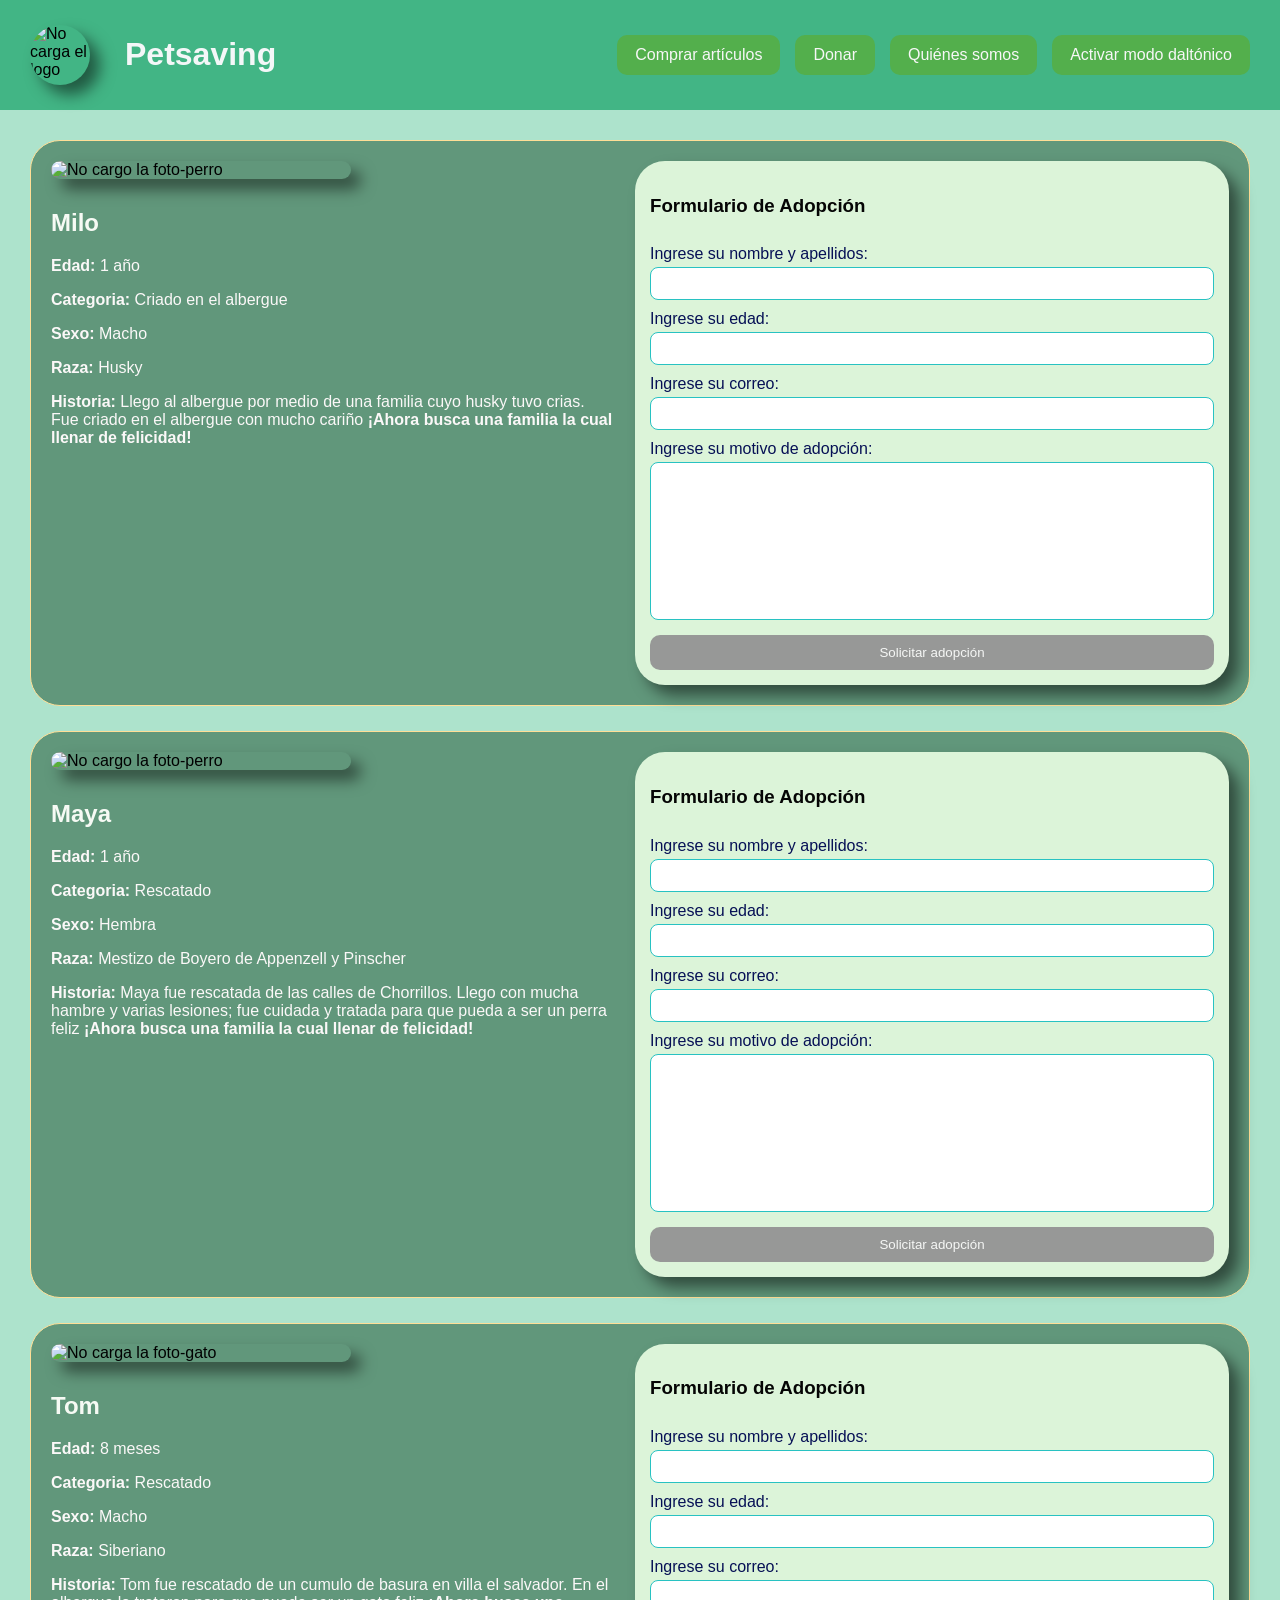
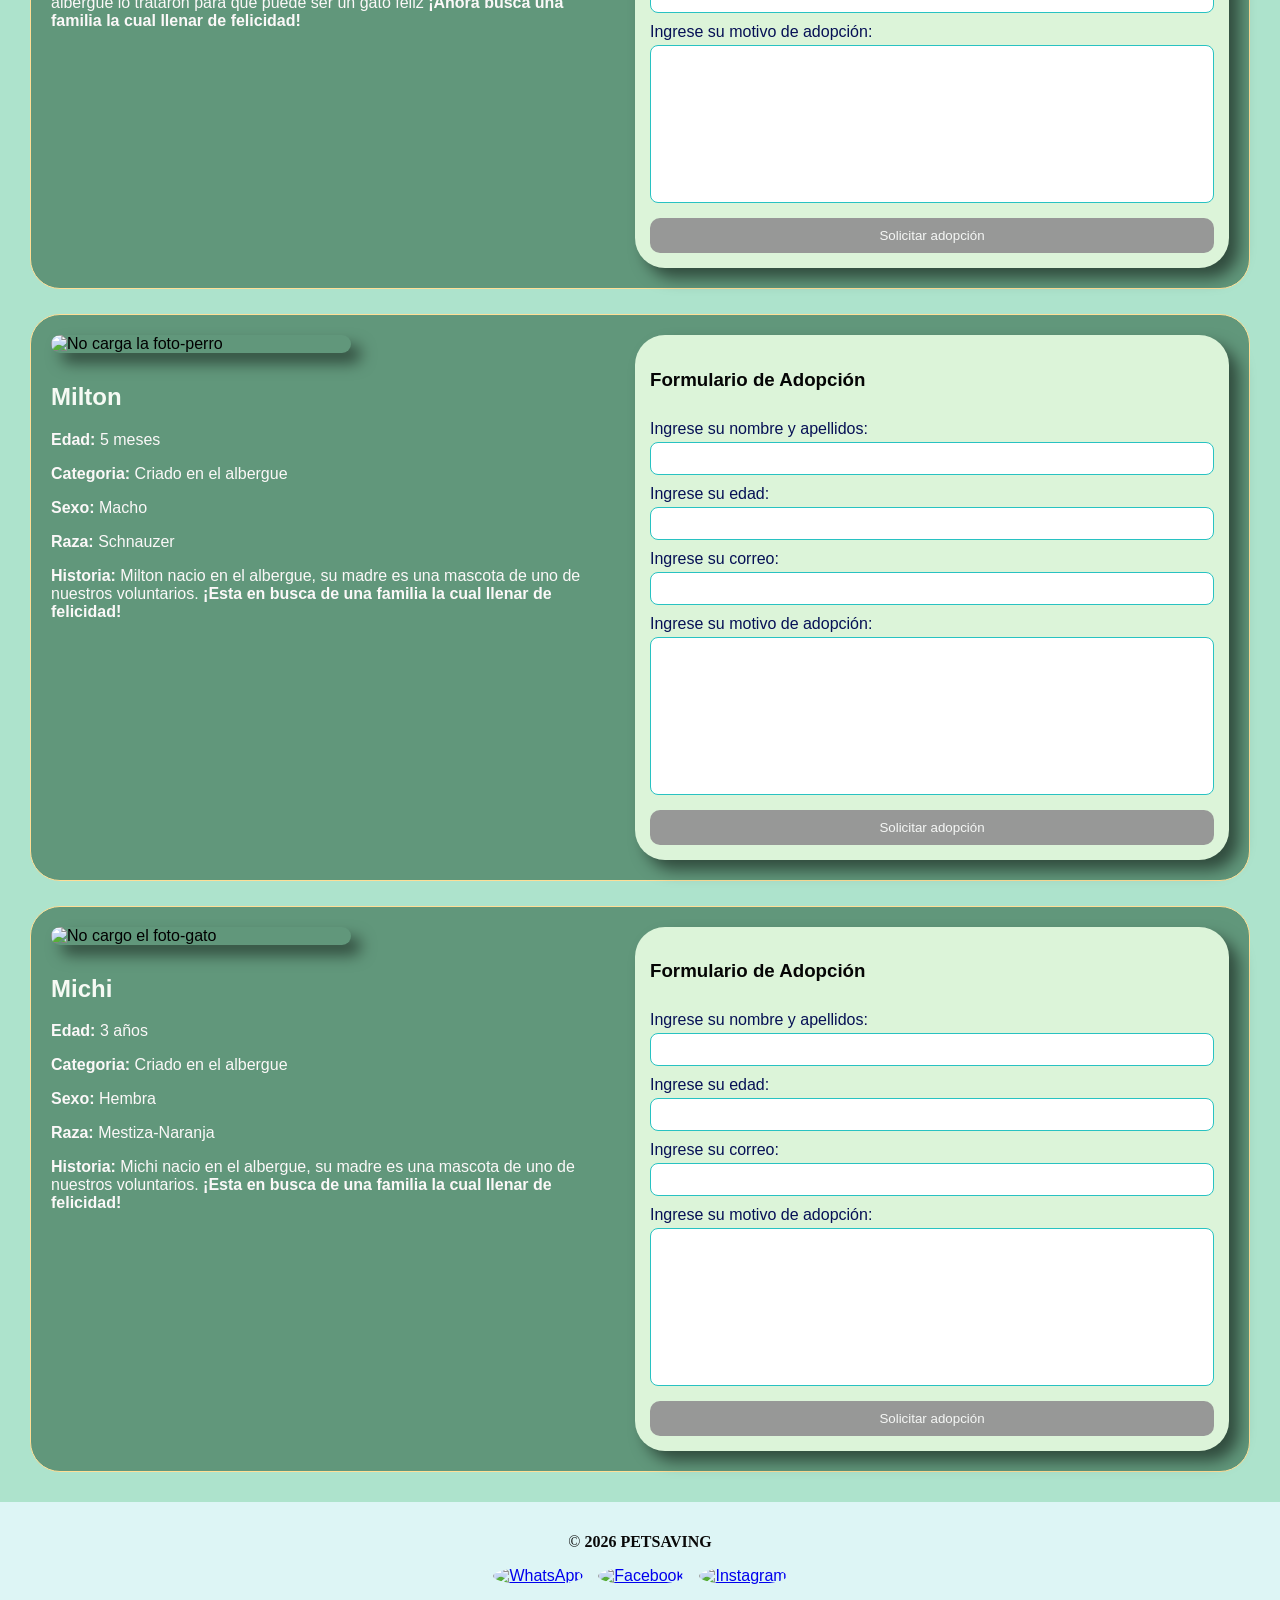
==== index.html @ 322bd862 "adaptacion de resolucion" ====
<!DOCTYPE html>
<html lang="es">
<head>
  <meta charset="UTF-8">
  <meta name="viewport" content="width=device-width, initial-scale=1.0">
  <title>Petsaving</title>
  <link rel="stylesheet" href="style.css">
</head>
<body>

<header class="header">
    <a href="index.html" class="header-link">
      <img src="https://thumbs.dreamstime.com/b/creative-pet-care-logo-featuring-white-silhouettes-dog-cat-looking-upwards-integrated-inside-large-blue-animal-paw-472730419.jpg" alt="No carga el logo" class="logo">
      <h1>Petsaving</h1>
    </a>
    <nav class="header-nav" aria-label="Menú principal">
      <a href="articulos.html" class="btn-accion">Comprar artículos</a>
      <a href="donar.html" class="btn-accion">Donar</a>
      <a href="quienes-somos.html" class="btn-accion">Quiénes somos</a>
      <button type="button" id="boton-daltonismo" class="btn-accion" aria-pressed="false">Activar modo daltónico</button>
    </nav>
</header>
  <main>

    <article class="tarjeta-perro">
      <div class="info-perro">
        <img src="https://encrypted-tbn0.gstatic.com/images?q=tbn:ANd9GcSEfFxXsz0UxovHj6JRAnsiY2zn3iTLqIRUFACf-soeGhDYVtD_P4Cy3mfI&s=10" alt="No cargo la foto-perro" class="foto-perro">
        <div class="descripcion">
          <h1>Milo</h1>
          <p><strong>Edad:</strong> 1 año</p>
          <p><strong>Categoria:</strong> Criado en el albergue</p>
          <p><strong>Sexo:</strong> Macho</p>
          <p><strong>Raza:</strong> Husky</p>
          <p><strong>Historia:</strong> Llego al albergue por medio de una familia cuyo husky tuvo crias. Fue criado en el albergue con mucho cariño <strong>¡Ahora busca una familia la cual llenar de felicidad!</strong>   </p>
        </div>
      </div>
<form class="formulario-adopcion" action="confirmacion.html" method="get">
        <h3>Formulario de Adopción</h3>

        <label for="nombre1">Ingrese su nombre y apellidos:</label>
        <input type="text" id="nombre1" name="nombre" required>

        <label for="edad1">Ingrese su edad:</label>
        <input type="number" id="edad1" name="edad" min="1" max="120" required>

        <label for="correo1">Ingrese su correo:</label>
        <input type="email" id="correo1" name="correo" required>

        <label for="historia1">Ingrese su motivo de adopción:</label>
        <textarea id="historia1" name="historia" required></textarea>


        <button type="submit">Solicitar adopción</button>
      </form>
    </article>

    <article class="tarjeta-perro">
      <div class="info-perro">
        <img src="https://encrypted-tbn0.gstatic.com/images?q=tbn:ANd9GcRojykgeC83W_TvR0mxlB8SqrxN0tflGCj6j8SW2N_pW4foDQUIGiBsD0ZN&s=10" alt="No cargo la foto-perro" class="foto-perro">
        <div class="descripcion">
          <h1>Maya</h1>
          <p><strong>Edad:</strong> 1 año</p>
          <p><strong>Categoria:</strong> Rescatado</p>
          <p><strong>Sexo:</strong> Hembra</p>
          <p><strong>Raza:</strong> Mestizo de Boyero de Appenzell y Pinscher</p>
          <p><strong>Historia:</strong> Maya fue rescatada de las calles de Chorrillos. Llego con mucha hambre y varias lesiones; fue cuidada y tratada para que pueda a ser un perra feliz <strong>¡Ahora busca una familia la cual llenar de felicidad!</strong>   </p>
        </div>
      </div>
<form class="formulario-adopcion" action="confirmacion.html" method="get">
        <h3>Formulario de Adopción</h3>

        <label for="nombre2">Ingrese su nombre y apellidos:</label>
        <input type="text" id="nombre2" name="nombre" required>

        <label for="edad2">Ingrese su edad:</label>
        <input type="number" id="edad2" name="edad" min="1" max="120" required>

        <label for="correo2">Ingrese su correo:</label>
        <input type="email" id="correo2" name="correo" required>

        <label for="historia2">Ingrese su motivo de adopción:</label>
        <textarea id="historia2" name="historia" required></textarea>


        <button type="submit">Solicitar adopción</button>
      </form>
    </article>

    <article class="tarjeta-perro">
      <div class="info-perro">
        <img src="https://blog.doutorpet.com/blog/wp-content/uploads/2017/10/siberiano.jpg" alt="No carga la foto-gato" class="foto-perro">
        <div class="descripcion">
          <h1>Tom</h1>
          <p><strong>Edad:</strong> 8 meses</p>
          <p><strong>Categoria:</strong> Rescatado </p>
          <p><strong>Sexo:</strong> Macho</p>
          <p><strong>Raza:</strong> Siberiano </p>
          <p><strong>Historia:</strong> Tom fue rescatado de un cumulo de basura en villa el salvador. En el albergue lo trataron para que puede ser un gato feliz <strong>¡Ahora busca una familia la cual llenar de felicidad!</strong>   </p>
        </div>
      </div>
<form class="formulario-adopcion" action="confirmacion.html" method="get">
        <h3>Formulario de Adopción</h3>

        <label for="nombre3">Ingrese su nombre y apellidos:</label>
        <input type="text" id="nombre3" name="nombre" required>

        <label for="edad3">Ingrese su edad:</label>
        <input type="number" id="edad3" name="edad" min="1" max="120" required>

        <label for="correo3">Ingrese su correo:</label>
        <input type="email" id="correo3" name="correo" required>

        <label for="historia3">Ingrese su motivo de adopción:</label>
        <textarea id="historia3" name="historia" required></textarea>

        <button type="submit">Solicitar adopción</button>
      </form>
    </article>

    <article class="tarjeta-perro">
      <div class="info-perro">
        <img src="https://encrypted-tbn0.gstatic.com/images?q=tbn:ANd9GcTMO9uPo9UlZbhA83MoXmMGyzZcAzeoqxiT4_65LUnA2OuVCTjf84fNVXI&s=10" alt="No carga la foto-perro" class="foto-perro">
        <div class="descripcion">
          <h1>Milton</h1>
          <p><strong>Edad:</strong> 5 meses</p>
          <p><strong>Categoria:</strong> Criado en el albergue </p>
          <p><strong>Sexo:</strong> Macho</p>
          <p><strong>Raza:</strong> Schnauzer </p>
          <p><strong>Historia:</strong> Milton nacio en el albergue, su madre es una mascota de uno de nuestros voluntarios. <strong>¡Esta en busca de una familia la cual llenar de felicidad!</strong>   </p>
        </div>
      </div>
<form class="formulario-adopcion" action="confirmacion.html" method="get">
        <h3>Formulario de Adopción</h3>

        <label for="nombre4">Ingrese su nombre y apellidos:</label>
        <input type="text" id="nombre4" name="nombre" required>

        <label for="edad4">Ingrese su edad:</label>
        <input type="number" id="edad4" name="edad" min="1" max="120" required>

        <label for="correo4">Ingrese su correo:</label>
        <input type="email" id="correo4" name="correo" required>

        <label for="historia4">Ingrese su motivo de adopción:</label>
        <textarea id="historia4" name="historia" required></textarea>

        <button type="submit">Solicitar adopción</button>
      </form>
    </article>

    <article class="tarjeta-perro">
      <div class="info-perro">
        <img src="https://i.pinimg.com/236x/bc/41/3e/bc413e725a0597e9ba2b1767cdca166b.jpg" alt="No cargo el foto-gato" class="foto-perro">
        <div class="descripcion">
          <h1>Michi</h1>
          <p><strong>Edad:</strong> 3 años </p>
          <p><strong>Categoria:</strong> Criado en el albergue </p>
          <p><strong>Sexo:</strong> Hembra</p>
          <p><strong>Raza:</strong> Mestiza-Naranja </p>
          <p><strong>Historia:</strong> Michi nacio en el albergue, su madre es una mascota de uno de nuestros voluntarios. <strong>¡Esta en busca de una familia la cual llenar de felicidad!</strong>   </p>
        </div>
      </div>
<form class="formulario-adopcion" action="confirmacion.html" method="get">
        <h3>Formulario de Adopción</h3>

        <label for="nombre5">Ingrese su nombre y apellidos:</label>
        <input type="text" id="nombre5" name="nombre" required>

        <label for="edad5">Ingrese su edad:</label>
        <input type="number" id="edad5" name="edad" min="1" max="120" required>

        <label for="correo5">Ingrese su correo:</label>
        <input type="email" id="correo5" name="correo" required>

        <label for="historia5">Ingrese su motivo de adopción:</label>
        <textarea id="historia5" name="historia" required></textarea>


        <button type="submit">Solicitar adopción</button>
      </form>
    </article>


  </main>

<footer>
    <p class="copys">&copy; <strong>2026 PETSAVING</strong></p>
    <div class="redes-sociales">
      <a href="https://w.app/ymnofl" target="_blank">
        <img src="https://w7.pngwing.com/pngs/661/360/png-transparent-whatsapp-icon-logo-whatsapp-logo-text-instant-messaging-whatsapp-logo-png-thumbnail.png" alt="WhatsApp" class="icono-red">
      </a>
      <a href="https://www.facebook.com/" target="_blank">
        <img src="https://cdn.pixabay.com/photo/2021/12/10/16/37/facebook-6860914_1280.png" alt="Facebook" class="icono-red">
      </a>
      <a href="https://www.instagram.com/" target="_blank">
        <img src="https://encrypted-tbn0.gstatic.com/images?q=tbn:ANd9GcTbgV9q523k1LLLFuRnYSXq_1jv1Wl3xVPT9if-sh0lgA&s" alt="Instagram" class="icono-red">
      </a>
    </div>
</footer>

<script src="accesibilidad.js"></script>
</body>
</html>
---- style.css ----
body {
    font-family: Arial, sans-serif;
    margin: 0;
    padding: 0;
    background-color: #ade3cc;

}


.header {
    display: flex;
    align-items: center;
    gap: 35px;
    padding: 15px 30px;
    background-color: #42b585;
}

.logo {
    width: 60px;
    height: 60px;
    border-radius: 50%;
    box-shadow: 10px 10px 15px rgba(0, 0, 0, 0.5);
}

.header h1 {

    color: #f4f7f8;
    font-family: 'Lucida Sans', 'Lucida Sans Regular', 'Lucida Grande', 'Lucida Sans Unicode', Geneva, Verdana, sans-serif
}

/* contenedor principalk*/
main {
    display: flex;
    flex-direction: column;
    gap: 25px;
    padding: 30px;
}

/* tarjeta de laa mascota */
.tarjeta-perro {
    display: flex;
    flex-wrap: wrap;
    justify-content: space-between;
    gap: 20px;
    padding: 20px;
    border-radius: 30px;
    background-color: #61977b;
    border: 1px solid #ffde96;
}

.info-perro {
    display: flex;
    flex-direction: column;
    flex: 1;
    min-width: 250px;

}

.foto-perro {
    width: 100%;
    max-width: 300px;
    border-radius: 30px;
    margin-bottom: 10px;
    box-shadow: 10px 10px 15px rgba(0, 0, 0, 0.5);
}

.descripcion h1 {
    color: #f6faf4;
    font-family: 'Trebuchet MS', 'Lucida Sans Unicode', 'Lucida Grande', 'Lucida Sans', Arial, sans-serif;
}

.descripcion p {
    color: #fbf8f8;
    font-family: 'Trebuchet MS', 'Lucida Sans Unicode', 'Lucida Grande', 'Lucida Sans', Arial, sans-serif;
}


.formulario-adopcion {
    display: flex;
    flex-direction: column;
    flex: 1;
    min-width: 250px;
    padding: 15px;
    border-radius: 30px;
    /* color de fondo */
    background-color: #dcf4d9;
    box-shadow: 10px 10px 15px rgba(0, 0, 0, 0.5);
}

.formulario-adopcion h3 {

    color: #050505;
    font-family: 'Trebuchet MS', 'Lucida Sans Unicode', 'Lucida Grande', 'Lucida Sans', Arial, sans-serif;

}

.formulario-adopcion label {
    margin-top: 10px;
    margin-bottom: 4px;
    color: #061055;
}

.formulario-adopcion input,
.formulario-adopcion textarea {
    padding: 8px;
    border-radius: 8px;
    border: 1px solid #28c2c2;
}

.copys {
    font-family: 'Times New Roman', Times, serif;

}

.formulario-adopcion button {
    margin-top: 15px;
    padding: 10px;
    border: none;
    border-radius: 10px;
    cursor: pointer;
    background-color: #53af4c;
    font-family: 'Gill Sans', 'Gill Sans MT', Calibri, 'Trebuchet MS', sans-serif;
    color: #f7f7f7;
}

footer {
    text-align: center;
    padding: 15px;
    background-color: #ddf5f5fe;
    color: #090909;
}
 


.header-link {
    display: flex;
    align-items: center;
    gap: 35px;
    text-decoration: none;
    color: inherit;
}


.formulario-adopcion button {
    transition: transform 0.2s ease, background-color 0.2s ease;
}

.formulario-adopcion button:hover {
    background-color: #87cf81;
    transform: scale(1.08);
}

.formulario-adopcion button:active {
    background-color: #153a12;
    transform: scale(1.02);
}





.contenedor-confirmacion {
    display: flex;
    justify-content: center;
    padding: 60px 30px;
     display: flex;
  align-items: center;     
  margin: 0;
}

.recuadro-confirmacion {
    display: flex;
    flex-direction: column;
    align-items: center;
    text-align: center;
    padding: 40px;
    border-radius: 30px;
    max-width: 450px;
    background-color: #dcf4d9;
    box-shadow: 10px 10px 15px rgba(0, 0, 0, 0.5);
}

.icono-check {
    width: 120px;
    height: 120px;
    margin-bottom: 20px;
    border-radius: 50%;
    box-shadow: 10px 10px 15px rgba(0, 0, 0, 0.5);

}

.recuadro-confirmacion h2 {
    color: #1f627a;
    font-family: 'Trebuchet MS', 'Lucida Sans Unicode', 'Lucida Grande', 'Lucida Sans', Arial, sans-serif;
}

.recuadro-confirmacion p {
    color: #333333;
    font-family: 'Trebuchet MS', 'Lucida Sans Unicode', 'Lucida Grande', 'Lucida Sans', Arial, sans-serif;
}
 

.header {
    justify-content: space-between;
    flex-wrap: wrap;
}

.header-nav {
    display: flex;
    gap: 15px;
    flex-wrap: wrap;
}





.btn-accion {
    display: inline-block;
    padding: 10px 18px;
    border: none;
    border-radius: 10px;
    cursor: pointer;
    text-decoration: none;
    text-align: center;
    transition: transform 0.2s ease, background-color 0.2s ease;
    font-family: 'Gill Sans', 'Gill Sans MT', Calibri, 'Trebuchet MS', sans-serif;
    background-color: #53af4c;
    color: #f7f7f7;
}

.btn-accion:hover {
    background-color: #87cf81;
    transform: scale(1.08);
}

.btn-accion:active {
    background-color: #153a12;
    transform: scale(1.02);
}

.grid-articulos {
    display: grid;
    grid-template-columns: repeat(3, 1fr);
    gap: 25px;
    padding: 30px;
}

.tarjeta-articulo {
    display: flex;
    flex-direction: column;
    align-items: center;
    text-align: center;
    justify-content: space-between;
    padding: 20px;
    border-radius: 30px;
    aspect-ratio: 1 / 1;
    background-color: #61977b;
    border: 1px solid #ffde96;
}

.foto-articulo {
    width: 100%;
    max-width: 160px;
    height: 160px;
    object-fit: cover;
    border-radius: 20px;
    margin-bottom: 10px;
    box-shadow: 10px 10px 15px rgba(0, 0, 0, 0.5);
}

.info-articulo p {
    margin: 4px 0;
    color: #fbf8f8;
    font-family: 'Trebuchet MS', 'Lucida Sans Unicode', 'Lucida Grande', 'Lucida Sans', Arial, sans-serif;
}

.info-articulo .precio {
    font-size: 1.2em;
    font-weight: bold;
    color: #f6faf4;
}

.contenedor-donar {
    display: flex;
    flex-direction: row;
    flex-wrap: wrap;
    justify-content: center;
    gap: 30px;
    padding: 30px;
}
.caja-donacion {
    display: flex;
    flex-direction: column;
    flex: 1;
    min-width: 280px;
    max-width: 400px;
    padding: 20px;
    border-radius: 30px;
    background-color: #eef4d9;
    box-shadow: 10px 10px 15px rgba(0, 0, 0, 0.5);
}

.caja-donacion h3 {
    color: #050505;
    font-family: 'Trebuchet MS', 'Lucida Sans Unicode', 'Lucida Grande', 'Lucida Sans', Arial, sans-serif;
}

.caja-donacion input[type="number"] {
    padding: 8px;
    border-radius: 8px;
    border: 1px solid #28c2c2;
    margin-bottom: 15px;
}

.metodo-pago {
    display: flex;
    align-items: center;
    gap: 10px;
    margin-bottom: 10px;
}

.metodo-pago label {
    color: #061055;
}

.metodo-pago img {
    width: 40px;
    height: 40px;
    object-fit: contain;
}

.caja-derecha-donar {
    display: flex;
    flex-direction: column;
    flex: 1;
    min-width: 280px;
    max-width: 400px;
}

.foto-donacion {
    width: 100%;
    border-radius: 20px;
    margin-bottom: 15px;
    box-shadow: 10px 10px 15px rgba(0, 0, 0, 0.5);
}

.caja-info-uso {
    padding: 20px;
    border-radius: 20px;
    background-color: #eef4d9;
    box-shadow: 10px 10px 15px rgba(0, 0, 0, 0.5);
}

.tarjeta-quienes-somos {
    display: flex;
    flex-wrap: wrap;
    gap: 20px;
    padding: 20px;
    margin: 30px;
    border-radius: 30px;
    background-color: #61977b;
    border: 1px solid #ffde96;
}

.foto-quienes-somos {
    flex: 1;
    min-width: 280px;
    max-width: 450px;
    width: 100%;
    border-radius: 30px;
    box-shadow: 10px 10px 15px rgba(0, 0, 0, 0.5);
}

.info-quienes-somos {
    flex: 1;
    min-width: 280px;
    display: flex;
    flex-direction: column;
    justify-content: center;
}

.info-quienes-somos h2,
.info-quienes-somos p {
    color: #f6faf4;
    font-family: 'Trebuchet MS', 'Lucida Sans Unicode', 'Lucida Grande', 'Lucida Sans', Arial, sans-serif;
}

.redes-sociales {
    margin-top: 10px;
    display: flex;
    justify-content: center;
    gap: 15px;
    
}

.icono-red {
    width: 30px;
    height: 30px;
    border-radius: 50%;
}



body.modo-daltonico {
    background-color: #ffffff;
    color: #111111;
}


body.modo-daltonico .header {
    background-color: #003b5c;
}

body.modo-daltonico .header h1 {
    color: #ffffff;
}


body.modo-daltonico .btn-accion {
    background-color: #ffcc00;
    color: #111111;
    border: 2px solid #111111;
    font-weight: bold;
}

body.modo-daltonico .btn-accion:hover {
    background-color: #ffffff;
    color: #003b5c;
}


body.modo-daltonico .tarjeta-perro,
body.modo-daltonico .tarjeta-articulo,
body.modo-daltonico .tarjeta-quienes-somos {
    background-color: #003b5c;
    border: 3px solid #ffcc00;
}

body.modo-daltonico .descripcion h1,
body.modo-daltonico .descripcion p,
body.modo-daltonico .info-articulo p,
body.modo-daltonico .info-quienes-somos h2,
body.modo-daltonico .info-quienes-somos p {
    color: #ffffff;
}


body.modo-daltonico .formulario-adopcion,
body.modo-daltonico .caja-donacion,
body.modo-daltonico .caja-info-uso,
body.modo-daltonico .recuadro-confirmacion {
    background-color: #ffffff;
    color: #111111;
    border: 2px solid #003b5c;
}

body.modo-daltonico .formulario-adopcion h3,
body.modo-daltonico .caja-donacion h3,
body.modo-daltonico .formulario-adopcion label,
body.modo-daltonico .metodo-pago label,
body.modo-daltonico .recuadro-confirmacion h2,
body.modo-daltonico .recuadro-confirmacion p {
    color: #111111;
}

body.modo-daltonico .formulario-adopcion input,
body.modo-daltonico .formulario-adopcion textarea,
body.modo-daltonico .caja-donacion input {
    background-color: #ffffff;
    color: #111111;
    border: 2px solid #003b5c;
}


body.modo-daltonico .formulario-adopcion button {
    background-color: #ffcc00;
    color: #111111;
    border: 2px solid #111111;
}


body.modo-daltonico footer {
    background-color: #003b5c;
    color: #ffffff;
}

body.modo-daltonico footer p {
    color: #ffffff;
}

body.modo-daltonico a:focus-visible,
body.modo-daltonico button:focus-visible,
body.modo-daltonico input:focus-visible,
body.modo-daltonico textarea:focus-visible {
    outline: 3px solid #ff8c00;
    outline-offset: 3px;
}

/*Nuevos cambios de diego para la pantaalla */

.header {
    gap: 15px 35px;
}

.header-nav {
    margin-left: auto;
    justify-content: flex-end;
}

.header-nav .btn-accion {
    display: flex;
    align-items: center;
    justify-content: center;
}

.btn-accion {
    font-size: 1rem;
    line-height: 1.2;
}


.formulario-adopcion textarea {
    flex: 1 1 0;           
    min-height: 140px;     
    resize: none;          
    overflow-y: auto;      
}




.formulario-adopcion:invalid button[type="submit"],
.caja-donacion:invalid button[type="submit"],
.form-compra:invalid button[type="submit"] {
    opacity: 0.95;
    filter: grayscale(7);
    pointer-events: none;  
}


.form-compra {
    display: flex;
    flex-direction: column;
    align-items: center;
    gap: 10px;
}

.cantidad {
    display: flex;
    align-items: center;
    gap: 8px;
}

.cantidad label {
    color: #fbf8f8;
    font-family: 'Trebuchet MS', 'Lucida Sans Unicode', 'Lucida Grande', 'Lucida Sans', Arial, sans-serif;
}

.cantidad input {
    width: 70px;
    padding: 6px;
    border-radius: 8px;
    border: 1px solid #28c2c2;
    text-align: center;
}


.recuadro-confirmacion .btn-accion {
    margin-top: 15px;
}


body.modo-daltonico .cantidad label {
    color: #ffffff;
}

body.modo-daltonico .cantidad input {
    background-color: #ffffff;
    color: #111111;
    border: 2px solid #ffcc00;
}




@media (max-width: 1100px) {
    .grid-articulos {
        grid-template-columns: repeat(2, 1fr);
    }

    .tarjeta-articulo {
        aspect-ratio: auto;
        gap: 12px;
    }
}


@media (max-width: 700px) {
    main {
        padding: 15px;
    }


    .header {
        flex-direction: column;
        align-items: center;
        padding: 15px;
    }

    .header-nav {
        margin-left: 0;
        width: 100%;
        display: grid;
        grid-template-columns: 1fr 1fr;
        gap: 10px;
    }

    .header-nav .btn-accion {
        padding: 10px 8px;
        font-size: 0.9rem;
    }

   
    .tarjeta-perro {
        padding: 15px;
        border-radius: 25px;
    }

    .info-perro,
    .formulario-adopcion,
    .caja-donacion,
    .caja-derecha-donar,
    .foto-quienes-somos,
    .info-quienes-somos {
        box-sizing: border-box;
        flex: 1 1 100%;
        min-width: 0;
        max-width: 100%;
    }


    .grid-articulos {
        grid-template-columns: 1fr;
        padding: 15px;
    }


    .contenedor-donar {
        padding: 15px;
    }


    .tarjeta-quienes-somos {
        margin: 0;
        padding: 15px;
    }


    .contenedor-confirmacion {
        padding: 30px 15px;
    }

    .recuadro-confirmacion {
        padding: 25px;
    }
}
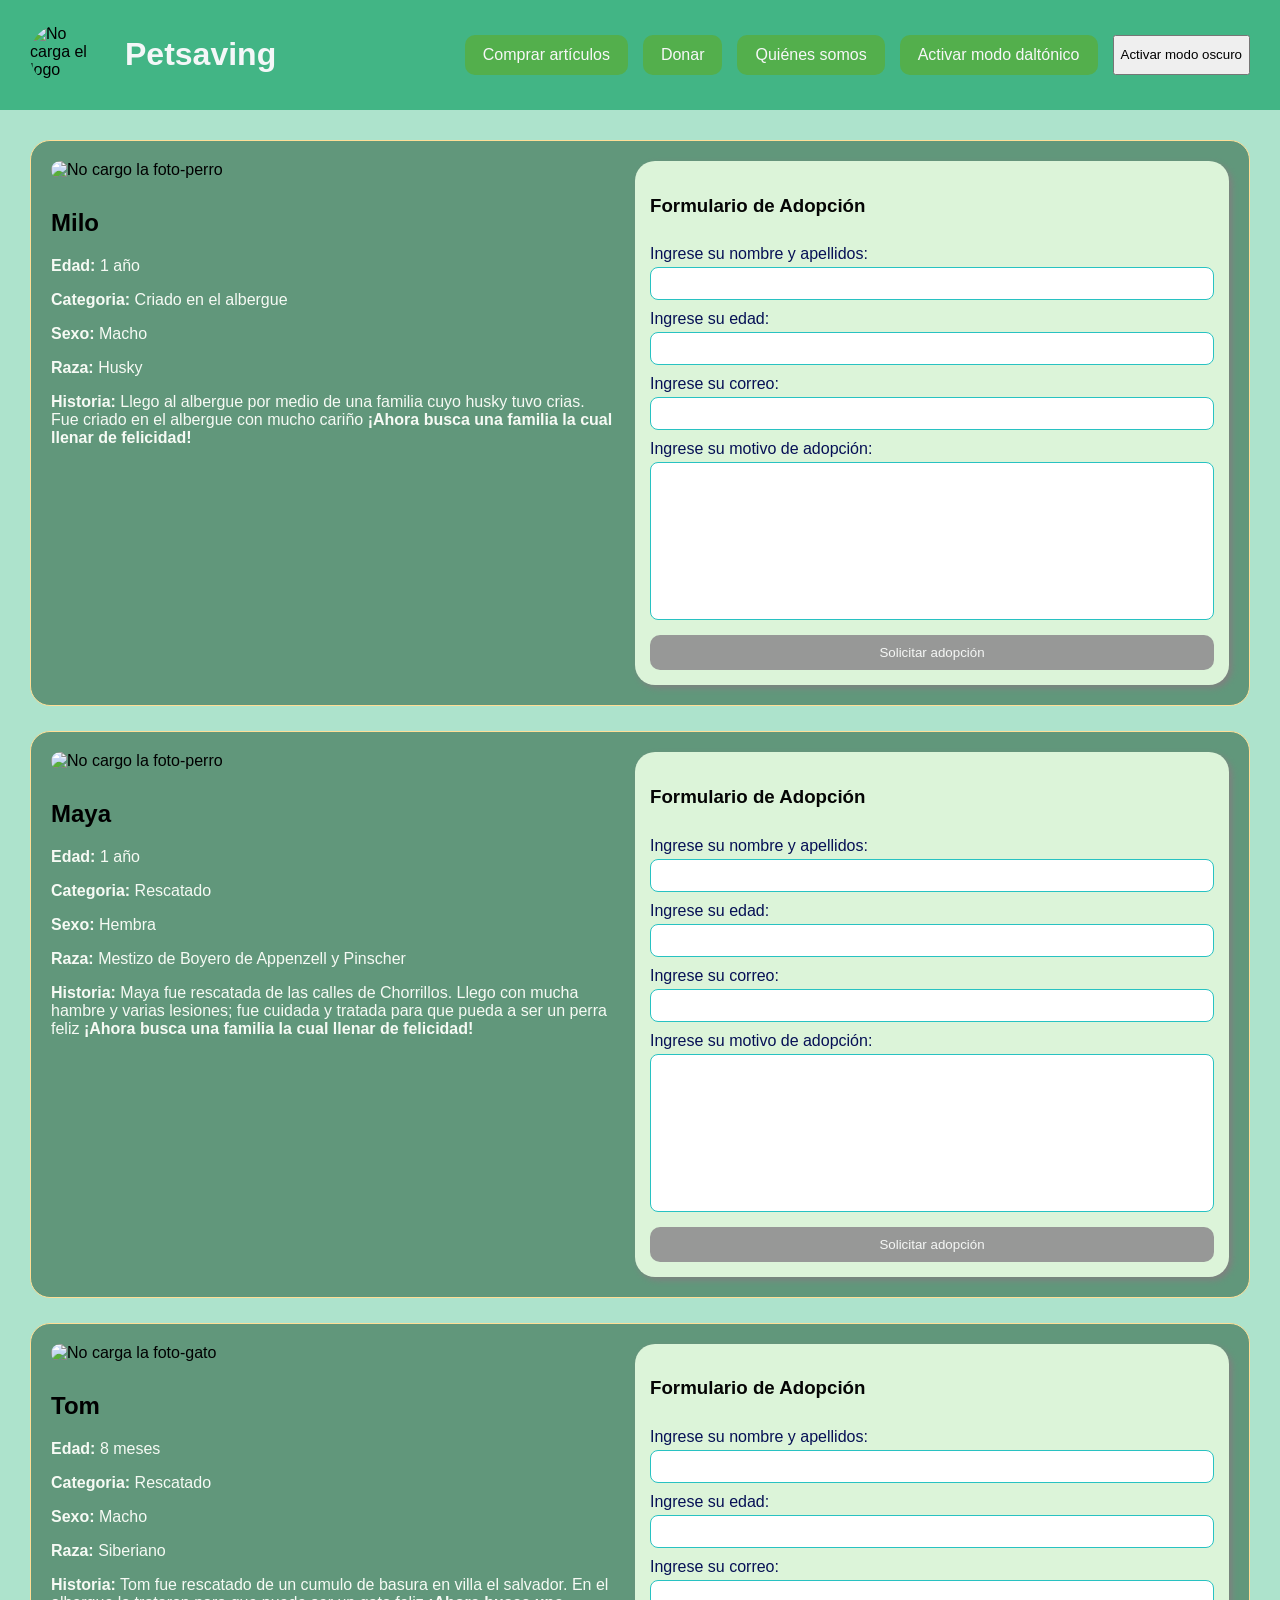
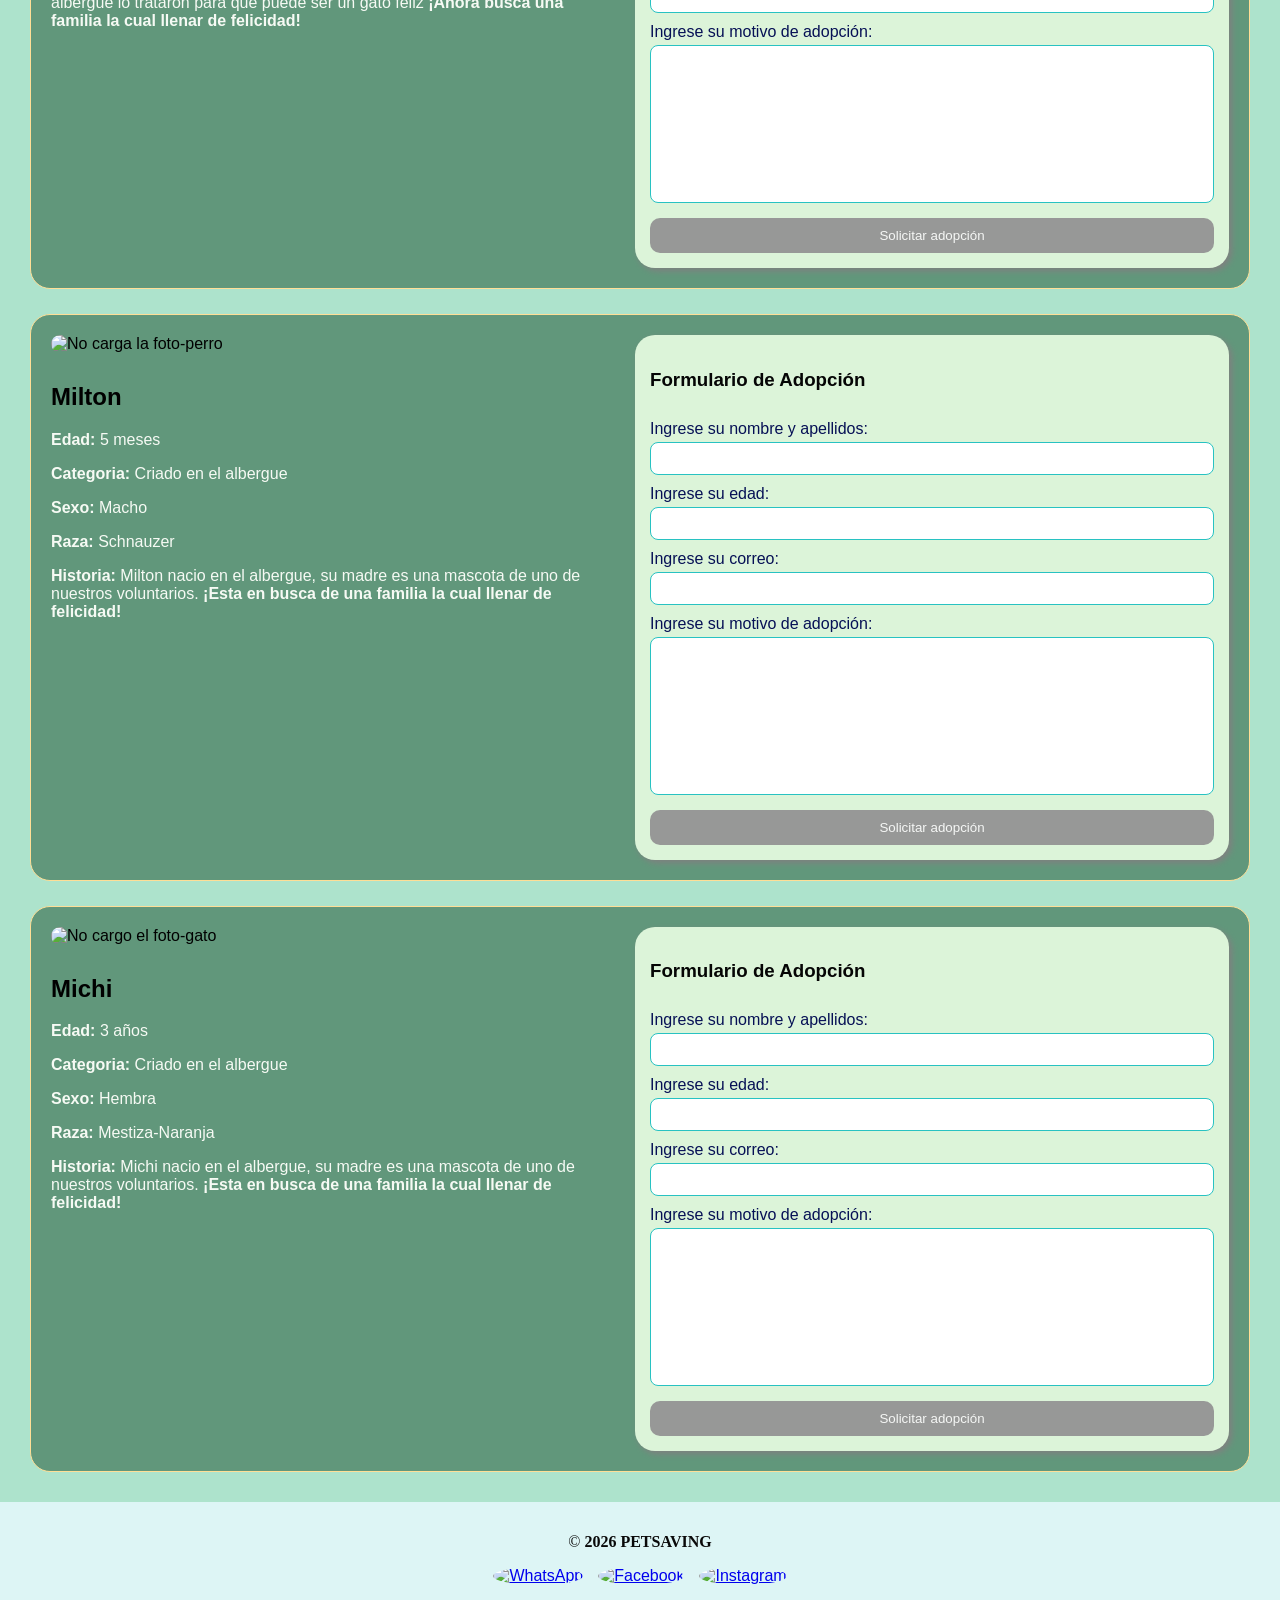
==== commit e60b6839: "Agregada la funcionalidad de modo oscuro" ====
--- a/index.html
+++ b/index.html
@@ -18,6 +18,7 @@
       <a href="donar.html" class="btn-accion">Donar</a>
       <a href="quienes-somos.html" class="btn-accion">Quiénes somos</a>
       <button type="button" id="boton-daltonismo" class="btn-accion" aria-pressed="false">Activar modo daltónico</button>
+      <button id="boton-modo-oscuro">Activar modo oscuro</button>
     </nav>
 </header>
   <main>
--- a/style.css
+++ b/style.css
@@ -1,49 +1,77 @@
 body {
-    font-family: Arial, sans-serif;
+    font-family: Arial, sans-serif; 
     margin: 0;
     padding: 0;
     background-color: #ade3cc;
-
-}
-
+}
+
+main {
+    display: flex;
+    flex-direction: column;
+    gap: 25px;
+    padding: 30px;
+}
 
 .header {
     display: flex;
     align-items: center;
+    justify-content: space-between;
+    flex-wrap: wrap;
     gap: 35px;
     padding: 15px 30px;
     background-color: #42b585;
+}
+
+.header-link {
+    display: flex;
+    align-items: center;
+    gap: 35px;
+    text-decoration: none;
+    color: inherit;
+}
+
+.header h1 {
+    color: #f4f7f8;
 }
 
 .logo {
     width: 60px;
     height: 60px;
     border-radius: 50%;
-    box-shadow: 10px 10px 15px rgba(0, 0, 0, 0.5);
-}
-
-.header h1 {
-
-    color: #f4f7f8;
-    font-family: 'Lucida Sans', 'Lucida Sans Regular', 'Lucida Grande', 'Lucida Sans Unicode', Geneva, Verdana, sans-serif
-}
-
-/* contenedor principalk*/
-main {
-    display: flex;
-    flex-direction: column;
-    gap: 25px;
-    padding: 30px;
-}
-
-/* tarjeta de laa mascota */
+}
+
+.header-nav {
+    display: flex;
+    gap: 15px;
+    flex-wrap: wrap;
+}
+
+.btn-accion,
+.formulario-adopcion button {
+    display: inline-block;
+    padding: 10px 18px;
+    border: none;
+    border-radius: 10px;
+    background-color: #53af4c;
+    color: #f7f7f7;
+    text-decoration: none;
+    cursor: pointer;
+    transition: background 0.5s ease-in-out, transform 0.3s;
+}
+
+.btn-accion:hover,
+.formulario-adopcion button:hover {
+    background-color: #87cf81;
+    transform: translateY(-5px);
+}
+
 .tarjeta-perro {
     display: flex;
     flex-wrap: wrap;
     justify-content: space-between;
     gap: 20px;
     padding: 20px;
-    border-radius: 30px;
+    border-radius: 20px;
     background-color: #61977b;
     border: 1px solid #ffde96;
 }
@@ -53,27 +81,19 @@
     flex-direction: column;
     flex: 1;
     min-width: 250px;
-
 }
 
 .foto-perro {
     width: 100%;
     max-width: 300px;
-    border-radius: 30px;
+    border-radius: 20px;
     margin-bottom: 10px;
-    box-shadow: 10px 10px 15px rgba(0, 0, 0, 0.5);
-}
-
-.descripcion h1 {
+}
+
+.descripcion h2,
+.descripcion p {
     color: #f6faf4;
-    font-family: 'Trebuchet MS', 'Lucida Sans Unicode', 'Lucida Grande', 'Lucida Sans', Arial, sans-serif;
-}
-
-.descripcion p {
-    color: #fbf8f8;
-    font-family: 'Trebuchet MS', 'Lucida Sans Unicode', 'Lucida Grande', 'Lucida Sans', Arial, sans-serif;
-}
-
+}
 
 .formulario-adopcion {
     display: flex;
@@ -81,17 +101,13 @@
     flex: 1;
     min-width: 250px;
     padding: 15px;
-    border-radius: 30px;
-    /* color de fondo */
+    border-radius: 20px;
     background-color: #dcf4d9;
-    box-shadow: 10px 10px 15px rgba(0, 0, 0, 0.5);
+    box-shadow: 3px 3px 6px gray;
 }
 
 .formulario-adopcion h3 {
-
     color: #050505;
-    font-family: 'Trebuchet MS', 'Lucida Sans Unicode', 'Lucida Grande', 'Lucida Sans', Arial, sans-serif;
-
 }
 
 .formulario-adopcion label {
@@ -107,143 +123,13 @@
     border: 1px solid #28c2c2;
 }
 
-.copys {
-    font-family: 'Times New Roman', Times, serif;
-
-}
-
 .formulario-adopcion button {
     margin-top: 15px;
-    padding: 10px;
-    border: none;
-    border-radius: 10px;
-    cursor: pointer;
-    background-color: #53af4c;
-    font-family: 'Gill Sans', 'Gill Sans MT', Calibri, 'Trebuchet MS', sans-serif;
-    color: #f7f7f7;
-}
-
-footer {
-    text-align: center;
-    padding: 15px;
-    background-color: #ddf5f5fe;
-    color: #090909;
-}
- 
-
-
-.header-link {
-    display: flex;
-    align-items: center;
-    gap: 35px;
-    text-decoration: none;
-    color: inherit;
-}
-
-
-.formulario-adopcion button {
-    transition: transform 0.2s ease, background-color 0.2s ease;
-}
-
-.formulario-adopcion button:hover {
-    background-color: #87cf81;
-    transform: scale(1.08);
-}
-
-.formulario-adopcion button:active {
-    background-color: #153a12;
-    transform: scale(1.02);
-}
-
-
-
-
-
-.contenedor-confirmacion {
-    display: flex;
-    justify-content: center;
-    padding: 60px 30px;
-     display: flex;
-  align-items: center;     
-  margin: 0;
-}
-
-.recuadro-confirmacion {
-    display: flex;
-    flex-direction: column;
-    align-items: center;
-    text-align: center;
-    padding: 40px;
-    border-radius: 30px;
-    max-width: 450px;
-    background-color: #dcf4d9;
-    box-shadow: 10px 10px 15px rgba(0, 0, 0, 0.5);
-}
-
-.icono-check {
-    width: 120px;
-    height: 120px;
-    margin-bottom: 20px;
-    border-radius: 50%;
-    box-shadow: 10px 10px 15px rgba(0, 0, 0, 0.5);
-
-}
-
-.recuadro-confirmacion h2 {
-    color: #1f627a;
-    font-family: 'Trebuchet MS', 'Lucida Sans Unicode', 'Lucida Grande', 'Lucida Sans', Arial, sans-serif;
-}
-
-.recuadro-confirmacion p {
-    color: #333333;
-    font-family: 'Trebuchet MS', 'Lucida Sans Unicode', 'Lucida Grande', 'Lucida Sans', Arial, sans-serif;
-}
- 
-
-.header {
-    justify-content: space-between;
+}
+
+.grid-articulos {
+    flex-direction: row; 
     flex-wrap: wrap;
-}
-
-.header-nav {
-    display: flex;
-    gap: 15px;
-    flex-wrap: wrap;
-}
-
-
-
-
-
-.btn-accion {
-    display: inline-block;
-    padding: 10px 18px;
-    border: none;
-    border-radius: 10px;
-    cursor: pointer;
-    text-decoration: none;
-    text-align: center;
-    transition: transform 0.2s ease, background-color 0.2s ease;
-    font-family: 'Gill Sans', 'Gill Sans MT', Calibri, 'Trebuchet MS', sans-serif;
-    background-color: #53af4c;
-    color: #f7f7f7;
-}
-
-.btn-accion:hover {
-    background-color: #87cf81;
-    transform: scale(1.08);
-}
-
-.btn-accion:active {
-    background-color: #153a12;
-    transform: scale(1.02);
-}
-
-.grid-articulos {
-    display: grid;
-    grid-template-columns: repeat(3, 1fr);
-    gap: 25px;
-    padding: 30px;
 }
 
 .tarjeta-articulo {
@@ -252,43 +138,36 @@
     align-items: center;
     text-align: center;
     justify-content: space-between;
+    width: 28%;
     padding: 20px;
-    border-radius: 30px;
-    aspect-ratio: 1 / 1;
+    border-radius: 20px;
     background-color: #61977b;
     border: 1px solid #ffde96;
 }
 
 .foto-articulo {
-    width: 100%;
-    max-width: 160px;
+    width: 160px;
     height: 160px;
-    object-fit: cover;
-    border-radius: 20px;
+    border-radius: 15px;
     margin-bottom: 10px;
-    box-shadow: 10px 10px 15px rgba(0, 0, 0, 0.5);
 }
 
 .info-articulo p {
     margin: 4px 0;
     color: #fbf8f8;
-    font-family: 'Trebuchet MS', 'Lucida Sans Unicode', 'Lucida Grande', 'Lucida Sans', Arial, sans-serif;
 }
 
 .info-articulo .precio {
     font-size: 1.2em;
     font-weight: bold;
-    color: #f6faf4;
 }
 
 .contenedor-donar {
-    display: flex;
     flex-direction: row;
     flex-wrap: wrap;
     justify-content: center;
-    gap: 30px;
-    padding: 30px;
-}
+}
+
 .caja-donacion {
     display: flex;
     flex-direction: column;
@@ -296,14 +175,13 @@
     min-width: 280px;
     max-width: 400px;
     padding: 20px;
-    border-radius: 30px;
+    border-radius: 20px;
     background-color: #eef4d9;
-    box-shadow: 10px 10px 15px rgba(0, 0, 0, 0.5);
+    box-shadow: 3px 3px 6px gray;
 }
 
 .caja-donacion h3 {
     color: #050505;
-    font-family: 'Trebuchet MS', 'Lucida Sans Unicode', 'Lucida Grande', 'Lucida Sans', Arial, sans-serif;
 }
 
 .caja-donacion input[type="number"] {
@@ -327,7 +205,6 @@
 .metodo-pago img {
     width: 40px;
     height: 40px;
-    object-fit: contain;
 }
 
 .caja-derecha-donar {
@@ -340,16 +217,15 @@
 
 .foto-donacion {
     width: 100%;
-    border-radius: 20px;
+    border-radius: 15px;
     margin-bottom: 15px;
-    box-shadow: 10px 10px 15px rgba(0, 0, 0, 0.5);
 }
 
 .caja-info-uso {
     padding: 20px;
-    border-radius: 20px;
+    border-radius: 15px;
     background-color: #eef4d9;
-    box-shadow: 10px 10px 15px rgba(0, 0, 0, 0.5);
+    box-shadow: 3px 3px 6px gray;
 }
 
 .tarjeta-quienes-somos {
@@ -357,8 +233,7 @@
     flex-wrap: wrap;
     gap: 20px;
     padding: 20px;
-    margin: 30px;
-    border-radius: 30px;
+    border-radius: 20px;
     background-color: #61977b;
     border: 1px solid #ffde96;
 }
@@ -367,23 +242,78 @@
     flex: 1;
     min-width: 280px;
     max-width: 450px;
-    width: 100%;
-    border-radius: 30px;
-    box-shadow: 10px 10px 15px rgba(0, 0, 0, 0.5);
+    border-radius: 20px;
 }
 
 .info-quienes-somos {
     flex: 1;
     min-width: 280px;
-    display: flex;
-    flex-direction: column;
-    justify-content: center;
 }
 
 .info-quienes-somos h2,
 .info-quienes-somos p {
     color: #f6faf4;
-    font-family: 'Trebuchet MS', 'Lucida Sans Unicode', 'Lucida Grande', 'Lucida Sans', Arial, sans-serif;
+}
+
+/* ===== CONFIRMACIÓN ===== */
+.contenedor-confirmacion {
+    align-items: center;
+    padding: 60px 30px;
+}
+
+.recuadro-confirmacion {
+    display: flex;
+    flex-direction: column;
+    align-items: center;
+    text-align: center;
+    max-width: 450px;
+    padding: 40px;
+    border-radius: 20px;
+    background-color: #dcf4d9;
+    box-shadow: 3px 3px 6px gray;
+}
+
+.icono-check {
+    width: 120px;
+    height: 120px;
+    margin-bottom: 20px;
+    animation: aparecer 1s ease-in-out forwards;
+    animation-delay: 0.25s;
+    opacity: 0;
+}
+@keyframes aparecer {
+    from { 
+      opacity: 0;
+      transform: translateY(-50px); }
+    to   { 
+      opacity: 1;
+      transform: translateY(0); }
+    }
+
+.recuadro-confirmacion h2 {
+    color: #1f627a;
+    animation: aparecer 1s ease-in-out forwards;
+    animation-delay: 0.25s;
+    opacity: 0;
+}
+
+.recuadro-confirmacion p {
+    color: #333333;
+    animation: aparecer 1s ease-in-out forwards;
+    animation-delay: 0.25s;
+    opacity: 0;
+}
+
+/* ===== PIE DE PÁGINA ===== */
+footer {
+    text-align: center;
+    padding: 15px;
+    background-color: #ddf5f5;
+    color: #090909;
+}
+
+.copys {
+    font-family: 'Times New Roman', Times, serif;
 }
 
 .redes-sociales {
@@ -391,7 +321,6 @@
     display: flex;
     justify-content: center;
     gap: 15px;
-    
 }
 
 .icono-red {
@@ -400,14 +329,14 @@
     border-radius: 50%;
 }
 
-
+/* ===== MODO DALTONICO / ALTO CONTRASTE ===== */
 
 body.modo-daltonico {
     background-color: #ffffff;
     color: #111111;
 }
 
-
+/* Encabezado */
 body.modo-daltonico .header {
     background-color: #003b5c;
 }
@@ -416,7 +345,7 @@
     color: #ffffff;
 }
 
-
+/* Botones y enlaces */
 body.modo-daltonico .btn-accion {
     background-color: #ffcc00;
     color: #111111;
@@ -429,7 +358,7 @@
     color: #003b5c;
 }
 
-
+/* Tarjetas de mascotas y artículos */
 body.modo-daltonico .tarjeta-perro,
 body.modo-daltonico .tarjeta-articulo,
 body.modo-daltonico .tarjeta-quienes-somos {
@@ -437,7 +366,7 @@
     border: 3px solid #ffcc00;
 }
 
-body.modo-daltonico .descripcion h1,
+body.modo-daltonico .descripcion h2,
 body.modo-daltonico .descripcion p,
 body.modo-daltonico .info-articulo p,
 body.modo-daltonico .info-quienes-somos h2,
@@ -445,7 +374,7 @@
     color: #ffffff;
 }
 
-
+/* Formularios */
 body.modo-daltonico .formulario-adopcion,
 body.modo-daltonico .caja-donacion,
 body.modo-daltonico .caja-info-uso,
@@ -472,14 +401,14 @@
     border: 2px solid #003b5c;
 }
 
-
+/* Botones de formularios */
 body.modo-daltonico .formulario-adopcion button {
     background-color: #ffcc00;
     color: #111111;
     border: 2px solid #111111;
 }
 
-
+/* Pie de página */
 body.modo-daltonico footer {
     background-color: #003b5c;
     color: #ffffff;
@@ -489,6 +418,7 @@
     color: #ffffff;
 }
 
+/* Indicador visible al navegar con teclado */
 body.modo-daltonico a:focus-visible,
 body.modo-daltonico button:focus-visible,
 body.modo-daltonico input:focus-visible,
@@ -664,4 +594,32 @@
     .recuadro-confirmacion {
         padding: 25px;
     }
+}
+/* ==========================================
+   ESTILOS PARA MODO OSCURO
+   ========================================== */
+body.modo-oscuro {
+    background-color: #121212 !important;
+    color: #ffffff !important;
+}
+
+body.modo-oscuro header,
+body.modo-oscuro footer,
+body.modo-oscuro nav,
+body.modo-oscuro div,
+body.modo-oscuro section,
+body.modo-oscuro article,
+body.modo-oscuro main {
+    background-color: #1e1e1e !important;
+    color: #ffffff !important;
+}
+
+body.modo-oscuro a {
+    color: #90caf9 !important;
+}
+
+body.modo-oscuro button {
+    background-color: #333333 !important;
+    color: #ffffff !important;
+    border: 1px solid #555555 !important;
 }
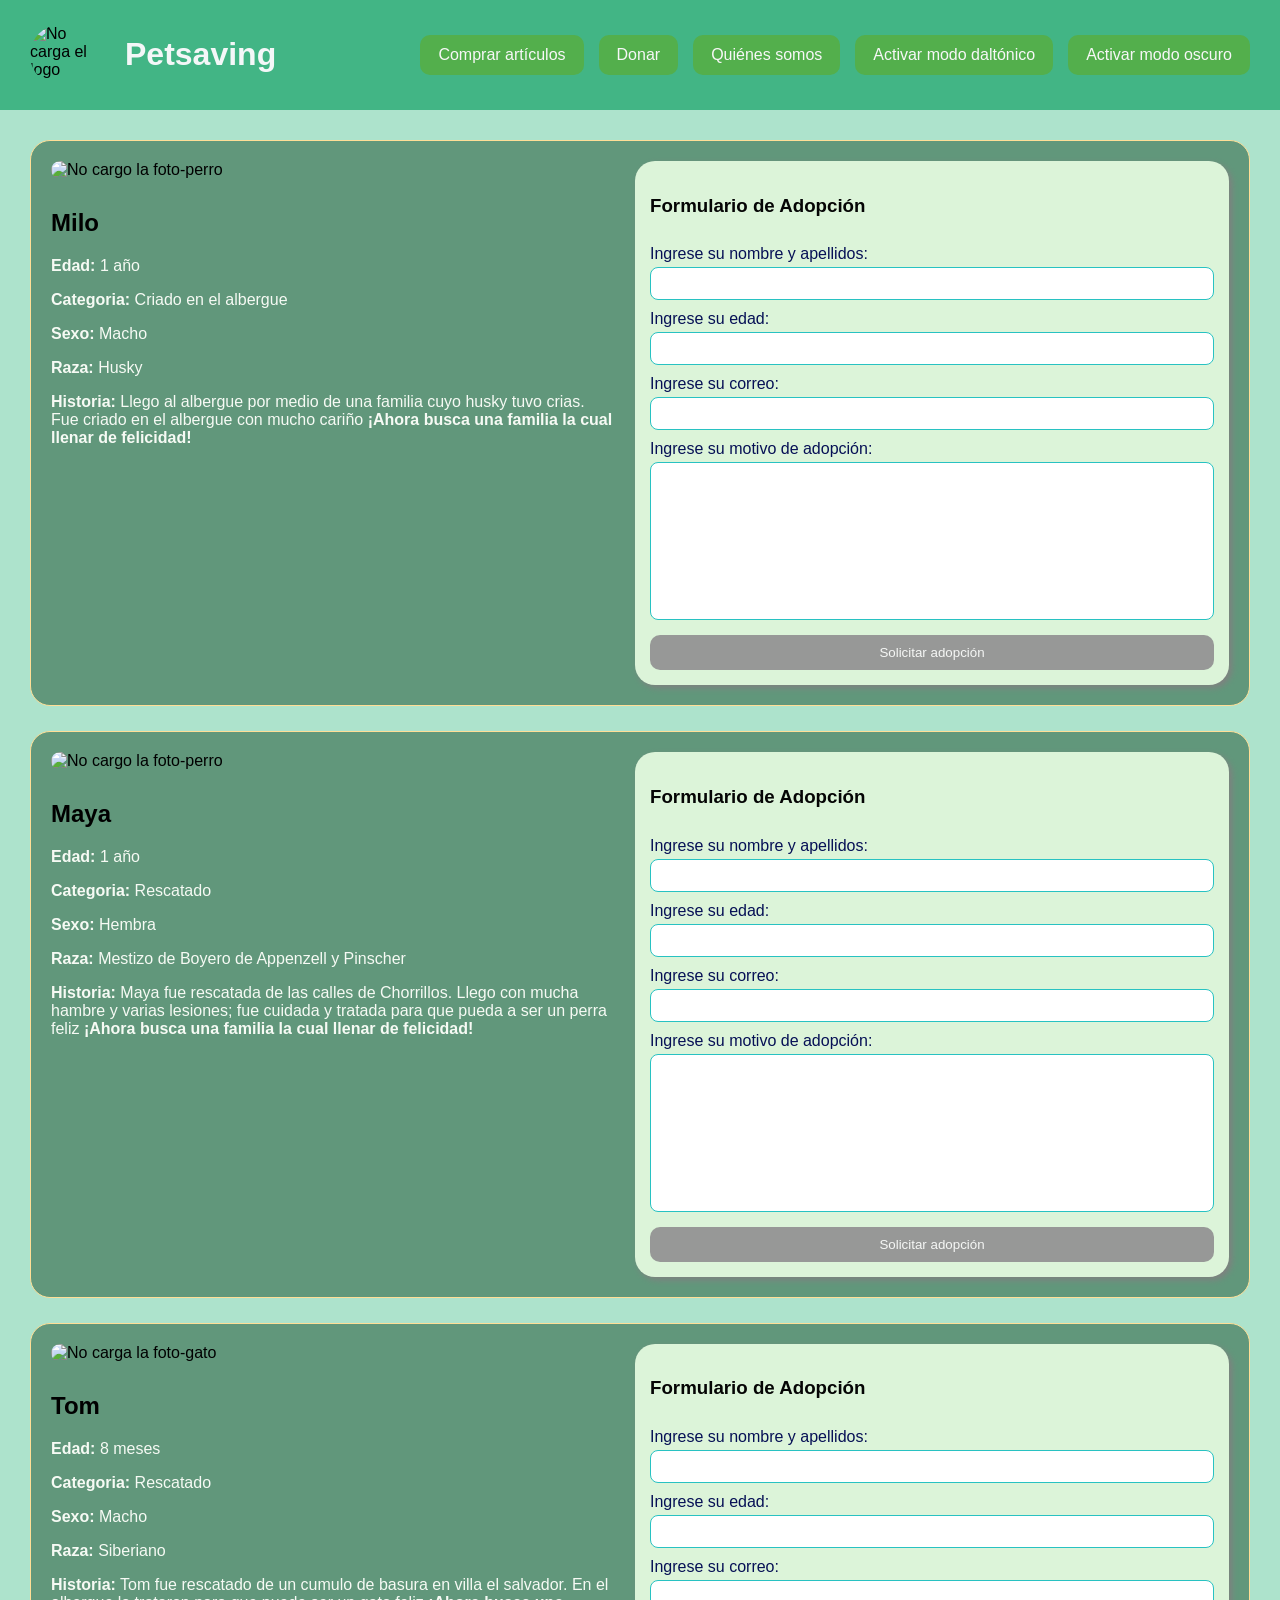
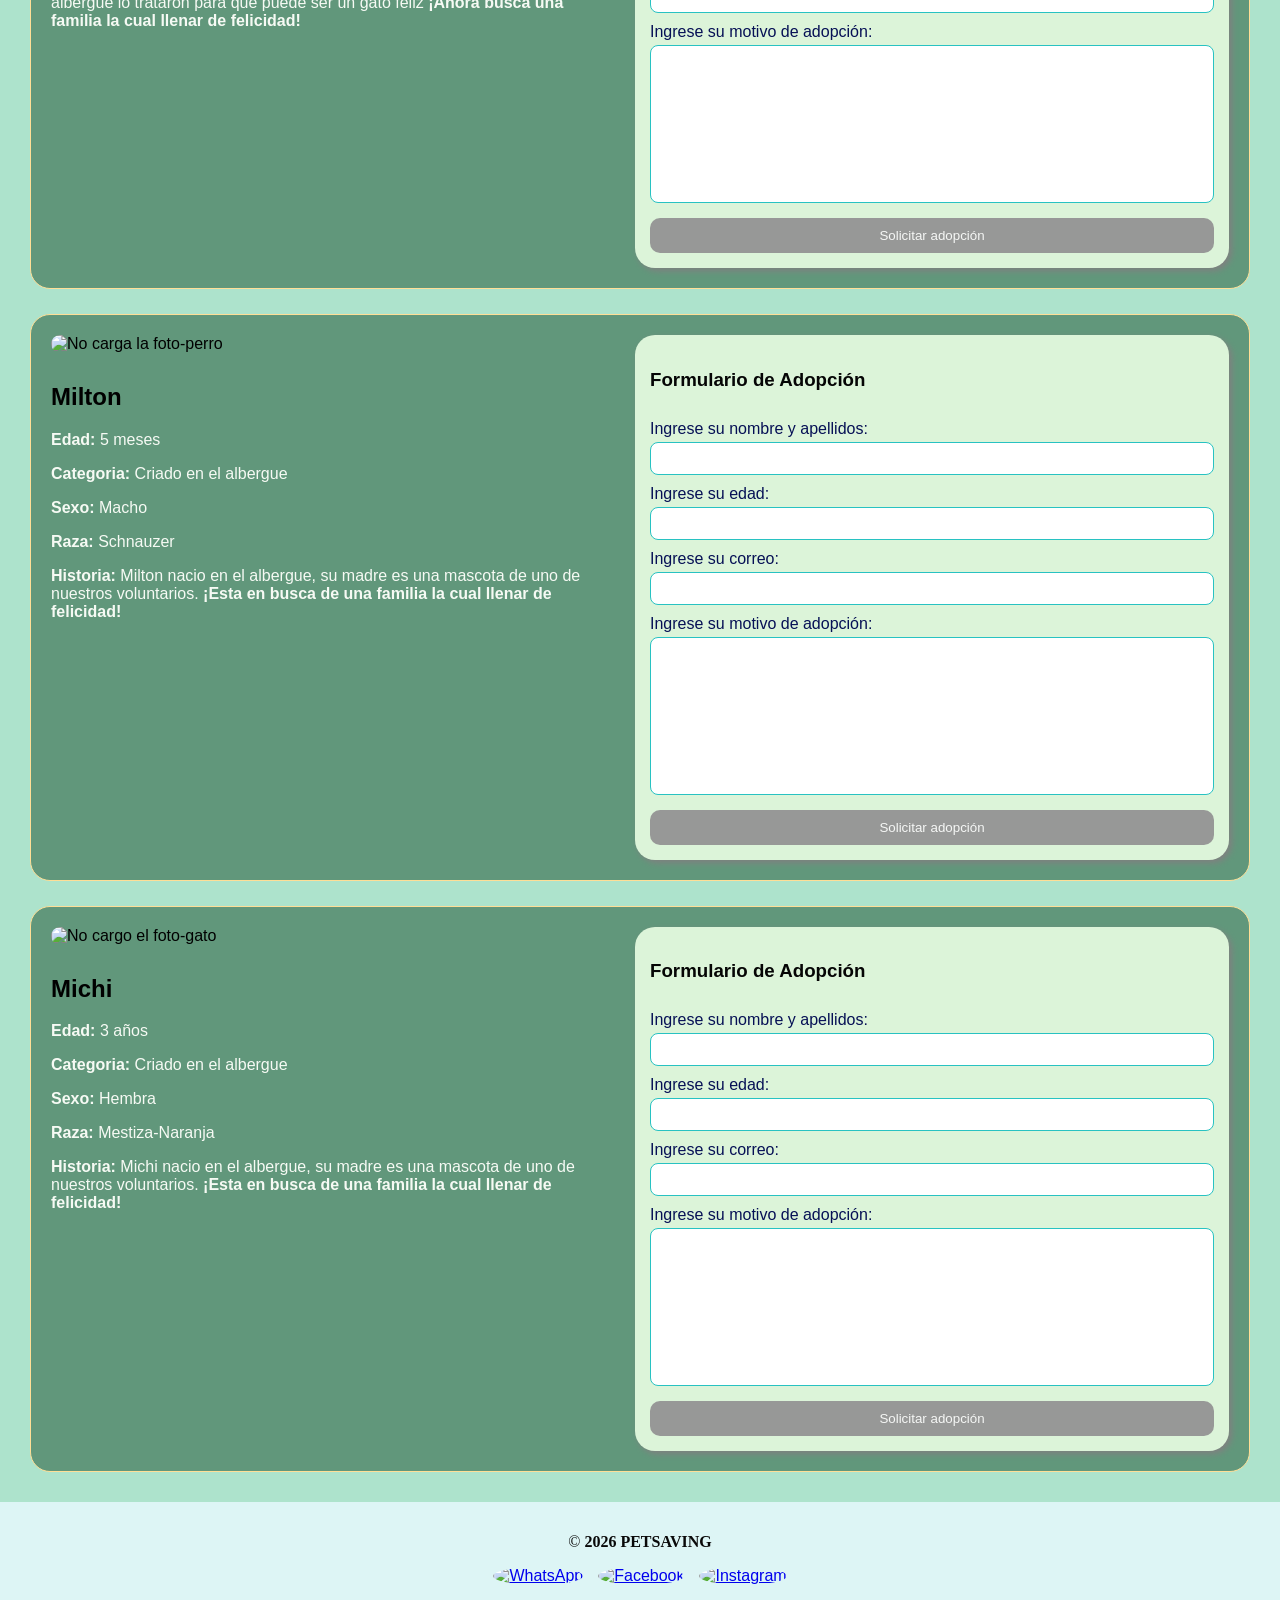
==== commit f400f8cf: "Corregido estilo de boton y cobertura de modo oscuro" ====
--- a/index.html
+++ b/index.html
@@ -18,7 +18,7 @@
       <a href="donar.html" class="btn-accion">Donar</a>
       <a href="quienes-somos.html" class="btn-accion">Quiénes somos</a>
       <button type="button" id="boton-daltonismo" class="btn-accion" aria-pressed="false">Activar modo daltónico</button>
-      <button id="boton-modo-oscuro">Activar modo oscuro</button>
+      <button id="boton-modo-oscuro" class="btn-accion">Activar modo oscuro</button>
     </nav>
 </header>
   <main>
--- a/style.css
+++ b/style.css
@@ -622,4 +622,29 @@
     background-color: #333333 !important;
     color: #ffffff !important;
     border: 1px solid #555555 !important;
+}
+/* Modo Oscuro para toda la interfaz */
+body.dark-mode,
+body.dark-mode header,
+body.dark-mode nav,
+body.dark-mode main,
+body.dark-mode section,
+body.dark-mode div,
+body.dark-mode article,
+body.dark-mode card,
+body.dark-mode footer {
+    background-color: #121212 !important;
+    color: #ffffff !important;
+}
+
+/* Forzar color claro en textos y títulos */
+body.dark-mode h1,
+body.dark-mode h2,
+body.dark-mode h3,
+body.dark-mode h4,
+body.dark-mode p,
+body.dark-mode span,
+body.dark-mode a,
+body.dark-mode li {
+    color: #ffffff !important;
 }
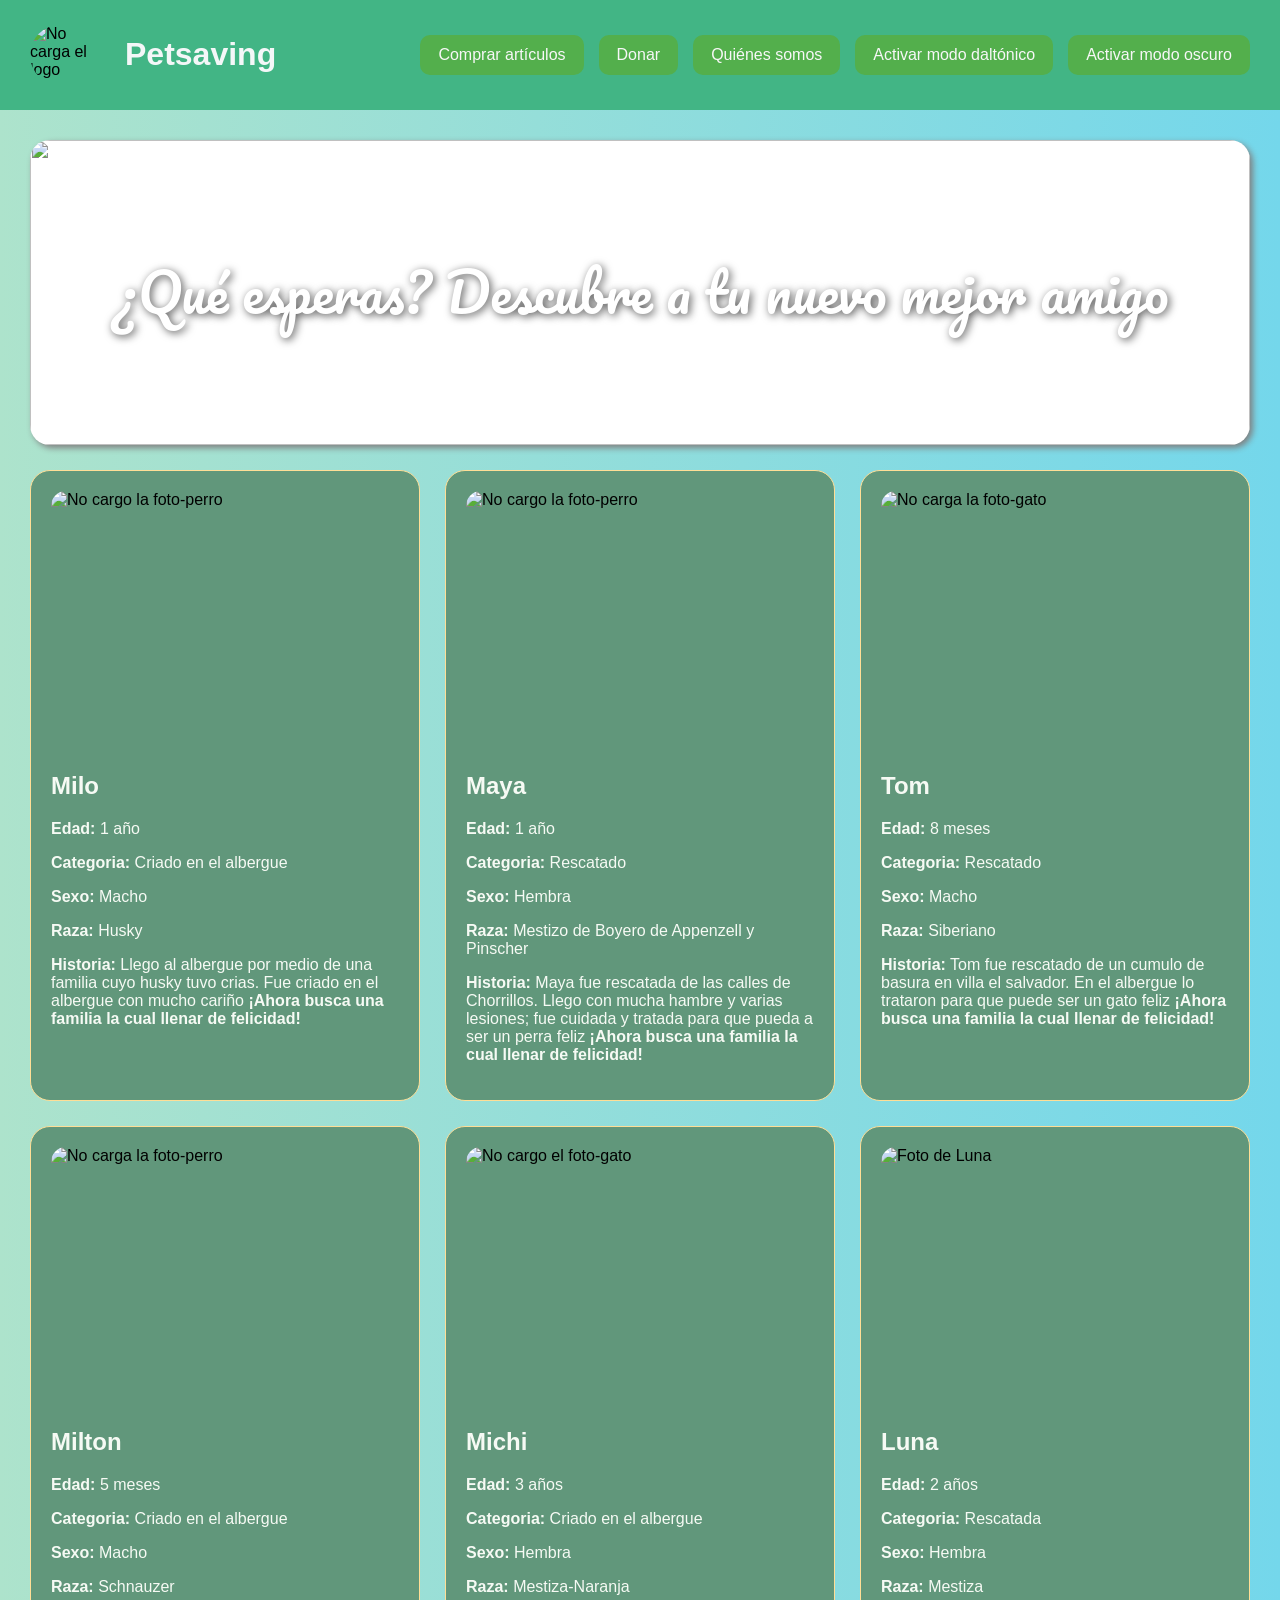
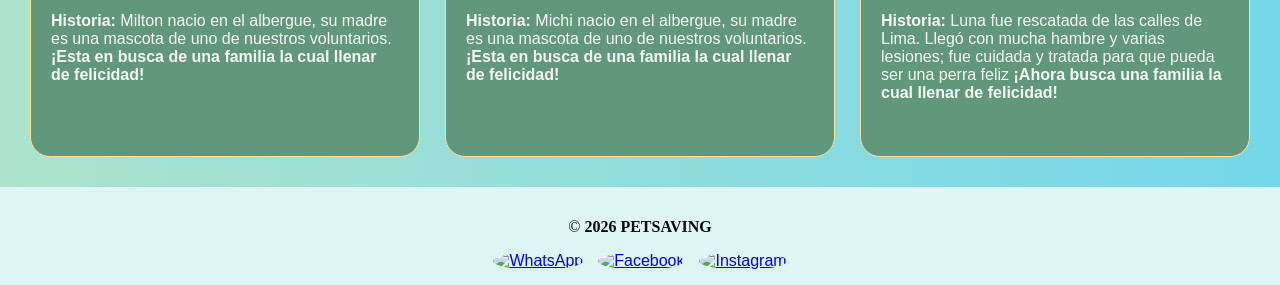
==== commit da93a111: "mejora de interfaz" ====
--- a/index.html
+++ b/index.html
@@ -4,6 +4,9 @@
   <meta charset="UTF-8">
   <meta name="viewport" content="width=device-width, initial-scale=1.0">
   <title>Petsaving</title>
+    <link rel="preconnect" href="https://fonts.googleapis.com">
+  <link rel="preconnect" href="https://fonts.gstatic.com" crossorigin>
+  <link href="https://fonts.googleapis.com/css2?family=Pacifico&display=swap" rel="stylesheet">
   <link rel="stylesheet" href="style.css">
 </head>
 <body>
@@ -21,165 +24,18 @@
       <button id="boton-modo-oscuro" class="btn-accion">Activar modo oscuro</button>
     </nav>
 </header>
-  <main>
+   <main>
 
-    <article class="tarjeta-perro">
-      <div class="info-perro">
-        <img src="https://encrypted-tbn0.gstatic.com/images?q=tbn:ANd9GcSEfFxXsz0UxovHj6JRAnsiY2zn3iTLqIRUFACf-soeGhDYVtD_P4Cy3mfI&s=10" alt="No cargo la foto-perro" class="foto-perro">
-        <div class="descripcion">
-          <h1>Milo</h1>
-          <p><strong>Edad:</strong> 1 año</p>
-          <p><strong>Categoria:</strong> Criado en el albergue</p>
-          <p><strong>Sexo:</strong> Macho</p>
-          <p><strong>Raza:</strong> Husky</p>
-          <p><strong>Historia:</strong> Llego al albergue por medio de una familia cuyo husky tuvo crias. Fue criado en el albergue con mucho cariño <strong>¡Ahora busca una familia la cual llenar de felicidad!</strong>   </p>
-        </div>
-      </div>
-<form class="formulario-adopcion" action="confirmacion.html" method="get">
-        <h3>Formulario de Adopción</h3>
+    <section class="banner-aviso" aria-label="Aviso">
+      <img src="https://img.magnific.com/fotos-premium/diseno-patrones-abstractos-formas-geometricas-superpuestas_916191-227398.jpg?semt=ais_hybrid&amp;w=740&amp;q=80" alt="" class="imagen-banner">
+      <h2 class="texto-banner">¿Qué esperas? Descubre a tu nuevo mejor amigo</h2>
+    </section>
 
-        <label for="nombre1">Ingrese su nombre y apellidos:</label>
-        <input type="text" id="nombre1" name="nombre" required>
+       <section class="grid-animales" id="lista-animales">
+      <noscript><p>Activa JavaScript para ver los animales en adopción.</p></noscript>
+    </section>
 
-        <label for="edad1">Ingrese su edad:</label>
-        <input type="number" id="edad1" name="edad" min="1" max="120" required>
-
-        <label for="correo1">Ingrese su correo:</label>
-        <input type="email" id="correo1" name="correo" required>
-
-        <label for="historia1">Ingrese su motivo de adopción:</label>
-        <textarea id="historia1" name="historia" required></textarea>
-
-
-        <button type="submit">Solicitar adopción</button>
-      </form>
-    </article>
-
-    <article class="tarjeta-perro">
-      <div class="info-perro">
-        <img src="https://encrypted-tbn0.gstatic.com/images?q=tbn:ANd9GcRojykgeC83W_TvR0mxlB8SqrxN0tflGCj6j8SW2N_pW4foDQUIGiBsD0ZN&s=10" alt="No cargo la foto-perro" class="foto-perro">
-        <div class="descripcion">
-          <h1>Maya</h1>
-          <p><strong>Edad:</strong> 1 año</p>
-          <p><strong>Categoria:</strong> Rescatado</p>
-          <p><strong>Sexo:</strong> Hembra</p>
-          <p><strong>Raza:</strong> Mestizo de Boyero de Appenzell y Pinscher</p>
-          <p><strong>Historia:</strong> Maya fue rescatada de las calles de Chorrillos. Llego con mucha hambre y varias lesiones; fue cuidada y tratada para que pueda a ser un perra feliz <strong>¡Ahora busca una familia la cual llenar de felicidad!</strong>   </p>
-        </div>
-      </div>
-<form class="formulario-adopcion" action="confirmacion.html" method="get">
-        <h3>Formulario de Adopción</h3>
-
-        <label for="nombre2">Ingrese su nombre y apellidos:</label>
-        <input type="text" id="nombre2" name="nombre" required>
-
-        <label for="edad2">Ingrese su edad:</label>
-        <input type="number" id="edad2" name="edad" min="1" max="120" required>
-
-        <label for="correo2">Ingrese su correo:</label>
-        <input type="email" id="correo2" name="correo" required>
-
-        <label for="historia2">Ingrese su motivo de adopción:</label>
-        <textarea id="historia2" name="historia" required></textarea>
-
-
-        <button type="submit">Solicitar adopción</button>
-      </form>
-    </article>
-
-    <article class="tarjeta-perro">
-      <div class="info-perro">
-        <img src="https://blog.doutorpet.com/blog/wp-content/uploads/2017/10/siberiano.jpg" alt="No carga la foto-gato" class="foto-perro">
-        <div class="descripcion">
-          <h1>Tom</h1>
-          <p><strong>Edad:</strong> 8 meses</p>
-          <p><strong>Categoria:</strong> Rescatado </p>
-          <p><strong>Sexo:</strong> Macho</p>
-          <p><strong>Raza:</strong> Siberiano </p>
-          <p><strong>Historia:</strong> Tom fue rescatado de un cumulo de basura en villa el salvador. En el albergue lo trataron para que puede ser un gato feliz <strong>¡Ahora busca una familia la cual llenar de felicidad!</strong>   </p>
-        </div>
-      </div>
-<form class="formulario-adopcion" action="confirmacion.html" method="get">
-        <h3>Formulario de Adopción</h3>
-
-        <label for="nombre3">Ingrese su nombre y apellidos:</label>
-        <input type="text" id="nombre3" name="nombre" required>
-
-        <label for="edad3">Ingrese su edad:</label>
-        <input type="number" id="edad3" name="edad" min="1" max="120" required>
-
-        <label for="correo3">Ingrese su correo:</label>
-        <input type="email" id="correo3" name="correo" required>
-
-        <label for="historia3">Ingrese su motivo de adopción:</label>
-        <textarea id="historia3" name="historia" required></textarea>
-
-        <button type="submit">Solicitar adopción</button>
-      </form>
-    </article>
-
-    <article class="tarjeta-perro">
-      <div class="info-perro">
-        <img src="https://encrypted-tbn0.gstatic.com/images?q=tbn:ANd9GcTMO9uPo9UlZbhA83MoXmMGyzZcAzeoqxiT4_65LUnA2OuVCTjf84fNVXI&s=10" alt="No carga la foto-perro" class="foto-perro">
-        <div class="descripcion">
-          <h1>Milton</h1>
-          <p><strong>Edad:</strong> 5 meses</p>
-          <p><strong>Categoria:</strong> Criado en el albergue </p>
-          <p><strong>Sexo:</strong> Macho</p>
-          <p><strong>Raza:</strong> Schnauzer </p>
-          <p><strong>Historia:</strong> Milton nacio en el albergue, su madre es una mascota de uno de nuestros voluntarios. <strong>¡Esta en busca de una familia la cual llenar de felicidad!</strong>   </p>
-        </div>
-      </div>
-<form class="formulario-adopcion" action="confirmacion.html" method="get">
-        <h3>Formulario de Adopción</h3>
-
-        <label for="nombre4">Ingrese su nombre y apellidos:</label>
-        <input type="text" id="nombre4" name="nombre" required>
-
-        <label for="edad4">Ingrese su edad:</label>
-        <input type="number" id="edad4" name="edad" min="1" max="120" required>
-
-        <label for="correo4">Ingrese su correo:</label>
-        <input type="email" id="correo4" name="correo" required>
-
-        <label for="historia4">Ingrese su motivo de adopción:</label>
-        <textarea id="historia4" name="historia" required></textarea>
-
-        <button type="submit">Solicitar adopción</button>
-      </form>
-    </article>
-
-    <article class="tarjeta-perro">
-      <div class="info-perro">
-        <img src="https://i.pinimg.com/236x/bc/41/3e/bc413e725a0597e9ba2b1767cdca166b.jpg" alt="No cargo el foto-gato" class="foto-perro">
-        <div class="descripcion">
-          <h1>Michi</h1>
-          <p><strong>Edad:</strong> 3 años </p>
-          <p><strong>Categoria:</strong> Criado en el albergue </p>
-          <p><strong>Sexo:</strong> Hembra</p>
-          <p><strong>Raza:</strong> Mestiza-Naranja </p>
-          <p><strong>Historia:</strong> Michi nacio en el albergue, su madre es una mascota de uno de nuestros voluntarios. <strong>¡Esta en busca de una familia la cual llenar de felicidad!</strong>   </p>
-        </div>
-      </div>
-<form class="formulario-adopcion" action="confirmacion.html" method="get">
-        <h3>Formulario de Adopción</h3>
-
-        <label for="nombre5">Ingrese su nombre y apellidos:</label>
-        <input type="text" id="nombre5" name="nombre" required>
-
-        <label for="edad5">Ingrese su edad:</label>
-        <input type="number" id="edad5" name="edad" min="1" max="120" required>
-
-        <label for="correo5">Ingrese su correo:</label>
-        <input type="email" id="correo5" name="correo" required>
-
-        <label for="historia5">Ingrese su motivo de adopción:</label>
-        <textarea id="historia5" name="historia" required></textarea>
-
-
-        <button type="submit">Solicitar adopción</button>
-      </form>
-    </article>
+  </main>
 
 
   </main>
@@ -199,6 +55,7 @@
     </div>
 </footer>
 
+<script src="animales.js"></script>
 <script src="accesibilidad.js"></script>
 </body>
 </html>
--- a/style.css
+++ b/style.css
@@ -595,56 +595,431 @@
         padding: 25px;
     }
 }
-/* ==========================================
-   ESTILOS PARA MODO OSCURO
-   ========================================== */
+/* modo oscuro v4 */
+
+/* Fondo general */
 body.modo-oscuro {
     background-color: #121212 !important;
     color: #ffffff !important;
 }
 
+/* Header y Footer */
 body.modo-oscuro header,
-body.modo-oscuro footer,
-body.modo-oscuro nav,
+body.modo-oscuro footer {
+    background-color: #2d2d2d !important;
+}
+
+/* Todas las tarjetas, contenedores y recuadros en gris oscuro */
+body.modo-oscuro main,
+body.modo-oscuro section,
 body.modo-oscuro div,
-body.modo-oscuro section,
 body.modo-oscuro article,
-body.modo-oscuro main {
+body.modo-oscuro form,
+body.modo-oscuro [class*="card"],
+body.modo-oscuro [class*="box"],
+body.modo-oscuro [class*="contenedor"] {
     background-color: #1e1e1e !important;
     color: #ffffff !important;
 }
 
-body.modo-oscuro a {
-    color: #90caf9 !important;
-}
-
-body.modo-oscuro button {
-    background-color: #333333 !important;
+/*  letras blancas en todos los textos del recuadro */
+body.modo-oscuro h1,
+body.modo-oscuro h2,
+body.modo-oscuro h3,
+body.modo-oscuro h4,
+body.modo-oscuro p,
+body.modo-oscuro span,
+body.modo-oscuro label,
+body.modo-oscuro li {
     color: #ffffff !important;
-    border: 1px solid #555555 !important;
-}
-/* Modo Oscuro para toda la interfaz */
-body.dark-mode,
-body.dark-mode header,
-body.dark-mode nav,
-body.dark-mode main,
-body.dark-mode section,
-body.dark-mode div,
-body.dark-mode article,
-body.dark-mode card,
-body.dark-mode footer {
-    background-color: #121212 !important;
+}
+
+/* Unificar los enlaces del menu  */
+body.modo-oscuro header nav a,
+body.modo-oscuro header a {
+    background-color: #388e3c !important;
     color: #ffffff !important;
-}
-
-/* Forzar color claro en textos y títulos */
-body.dark-mode h1,
-body.dark-mode h2,
-body.dark-mode h3,
-body.dark-mode h4,
-body.dark-mode p,
-body.dark-mode span,
-body.dark-mode a,
-body.dark-mode li {
-    color: #ffffff !important;
+    border-radius: 8px !important;
+}
+/* ==========================================================
+   INDEX: BANNER + CUADRÍCULA DE ANIMALES (pegar al final de style.css)
+   ========================================================== */
+
+/* ---------- Banner (recuadro blanco con tu imagen ancha) ---------- */
+.banner-aviso {
+    background-color: #ffffff;
+    border-radius: 20px;
+    box-shadow: 3px 3px 6px gray;
+    overflow: hidden;
+    aspect-ratio: 4 / 1;      /* más ancho que alto. Imagen recomendada: 1600 x 400 px */
+}
+
+.imagen-banner {
+    display: block;
+    width: 100%;
+    height: 100%;
+    object-fit: cover;
+}
+
+/* ---------- Cuadrícula: filas de 3, todos los recuadros del mismo tamaño ---------- */
+.grid-animales {
+    display: grid;
+    grid-template-columns: repeat(3, 1fr);
+    grid-auto-rows: 1fr;      /* todas las filas con la misma altura */
+    gap: 25px;
+}
+
+.tarjeta-animal {
+    position: relative;
+    border-radius: 20px;
+    background-color: #61977b;
+    border: 1px solid #ffde96;
+    transition: transform 0.3s ease, box-shadow 0.3s ease;
+}
+
+/* al pasar el mouse el recuadro se agranda */
+.tarjeta-animal:hover,
+.tarjeta-animal:focus-within {
+    transform: scale(1.05);
+    z-index: 1;
+    box-shadow: 6px 6px 14px rgba(0, 0, 0, 0.45);
+}
+
+/* todo el recuadro es un enlace al formulario */
+.enlace-tarjeta {
+    display: block;
+    box-sizing: border-box;
+    height: 100%;
+    padding: 20px;
+    color: inherit;
+    text-decoration: none;
+}
+
+/* foto del mismo tamaño en todas las tarjetas */
+.foto-animal {
+    display: block;
+    width: 100%;
+    height: 220px;
+    object-fit: cover;
+    border-radius: 15px;
+    margin-bottom: 10px;
+}
+
+/* ---------- Modo daltónico ---------- */
+body.modo-daltonico .tarjeta-animal {
+    background-color: #003b5c;
+    border: 3px solid #ffcc00;
+}
+
+body.modo-daltonico .tarjeta-animal .descripcion h2,
+body.modo-daltonico .tarjeta-animal .descripcion p {
+    color: #ffffff;
+}
+
+body.modo-daltonico .banner-aviso {
+    border: 3px solid #003b5c;
+}
+
+/* ---------- Responsive ---------- */
+@media (max-width: 1000px) {
+    .grid-animales {
+        grid-template-columns: repeat(2, 1fr);
+    }
+}
+
+@media (max-width: 650px) {
+    .grid-animales {
+        grid-template-columns: 1fr;
+    }
+
+    .banner-aviso {
+        aspect-ratio: 5 / 2;
+    }
+
+    .tarjeta-animal:hover,
+    .tarjeta-animal:focus-within {
+        transform: scale(1.02);
+    }
+}
+
+
+/* ==========================================================
+   HOVER MÁS OSCURO EN LAS TARJETAS DE ANIMALES
+   ========================================================== */
+.tarjeta-animal {
+    transition: transform 0.3s ease, box-shadow 0.3s ease, filter 0.3s ease;
+}
+
+.tarjeta-animal:hover,
+.tarjeta-animal:focus-within {
+    filter: brightness(0.88);   /* más bajo = más oscuro (1 = sin cambio) */
+}
+
+/* ==========================================================
+   TIENDA: tarjetas de productos (nombre, precio, disponibilidad)
+   ========================================================== */
+.grid-productos {
+    display: grid;
+    grid-template-columns: repeat(3, 1fr);
+    grid-auto-rows: 1fr;      /* todos los recuadros del mismo tamaño */
+    gap: 25px;
+}
+
+.tarjeta-producto {
+    position: relative;
+    border-radius: 20px;
+    background-color: #61977b;
+    border: 1px solid #ffde96;
+    transition: transform 0.3s ease, box-shadow 0.3s ease, filter 0.3s ease;
+}
+
+/* al pasar el mouse: se agranda y se oscurece un poco */
+.tarjeta-producto:hover,
+.tarjeta-producto:focus-within {
+    transform: scale(1.05);
+    z-index: 1;
+    filter: brightness(0.88);
+    box-shadow: 6px 6px 14px rgba(0, 0, 0, 0.45);
+}
+
+/* todo el recuadro es un enlace a la página del producto */
+.enlace-producto {
+    display: block;
+    box-sizing: border-box;
+    height: 100%;
+    padding: 20px;
+    text-align: center;
+    color: inherit;
+    text-decoration: none;
+}
+
+.foto-producto {
+    display: block;
+    width: 100%;
+    height: 220px;
+    object-fit: cover;
+    border-radius: 15px;
+    margin-bottom: 10px;
+}
+
+.info-producto h2 {
+    margin: 8px 0;
+    color: #f6faf4;
+    font-family: 'Trebuchet MS', 'Lucida Sans Unicode', 'Lucida Grande', 'Lucida Sans', Arial, sans-serif;
+}
+
+.info-producto p {
+    margin: 4px 0;
+    color: #fbf8f8;
+    font-family: 'Trebuchet MS', 'Lucida Sans Unicode', 'Lucida Grande', 'Lucida Sans', Arial, sans-serif;
+}
+
+.info-producto .precio {
+    font-size: 1.2em;
+    font-weight: bold;
+}
+
+/* ==========================================================
+   TIENDA: página de un producto (imagen izquierda, info derecha)
+   ========================================================== */
+.detalle-producto {
+    display: flex;
+    flex-wrap: wrap;
+    gap: 30px;
+    padding: 30px;
+    border-radius: 30px;
+    background-color: #61977b;
+    border: 1px solid #ffde96;
+}
+
+.foto-detalle {
+    flex: 1 1 320px;
+    display: flex;
+    align-items: center;
+    justify-content: center;
+}
+
+.foto-detalle img {
+    width: 100%;
+    max-width: 450px;
+    aspect-ratio: 1 / 1;
+    object-fit: cover;
+    border-radius: 25px;
+    box-shadow: 10px 10px 15px rgba(0, 0, 0, 0.5);
+}
+
+.info-detalle {
+    flex: 1 1 320px;
+    display: flex;
+    flex-direction: column;
+    justify-content: center;
+    gap: 12px;
+}
+
+.info-detalle h2 {
+    margin: 0;
+    font-size: 2em;
+    color: #f6faf4;
+    font-family: 'Trebuchet MS', 'Lucida Sans Unicode', 'Lucida Grande', 'Lucida Sans', Arial, sans-serif;
+}
+
+.info-detalle p {
+    margin: 0;
+    font-size: 1.15em;
+    color: #fbf8f8;
+    font-family: 'Trebuchet MS', 'Lucida Sans Unicode', 'Lucida Grande', 'Lucida Sans', Arial, sans-serif;
+}
+
+.info-detalle .precio {
+    font-size: 1.8em;
+    font-weight: bold;
+}
+
+/* botón grande "Agregar al carrito" (usa la animación de .btn-accion) */
+.btn-agregar {
+    margin-top: 15px;
+    padding: 18px;
+    width: 100%;
+    border-radius: 15px;
+    font-size: 1.3rem;
+    font-weight: bold;
+}
+
+/* ==========================================================
+   HEADER de la tienda: con el botón "Ver carrito" son 6 botones,
+   así que se compactan un poco para que quepan en una sola fila
+   ========================================================== */
+.header-nav.con-carrito {
+    gap: 10px;
+}
+
+.header-nav.con-carrito .btn-accion {
+    padding: 10px 14px;
+}
+
+/* ==========================================================
+   MODO DALTÓNICO para la tienda
+   ========================================================== */
+body.modo-daltonico .tarjeta-producto,
+body.modo-daltonico .detalle-producto {
+    background-color: #003b5c;
+    border: 3px solid #ffcc00;
+}
+
+body.modo-daltonico .info-producto h2,
+body.modo-daltonico .info-producto p,
+body.modo-daltonico .info-detalle h2,
+body.modo-daltonico .info-detalle p {
+    color: #ffffff;
+}
+
+/* ==========================================================
+   MODO OSCURO: el hover oscurece más para que se note
+   ========================================================== */
+body.modo-oscuro .tarjeta-animal:hover,
+body.modo-oscuro .tarjeta-animal:focus-within,
+body.modo-oscuro .tarjeta-producto:hover,
+body.modo-oscuro .tarjeta-producto:focus-within {
+    filter: brightness(0.7);
+}
+
+/* ==========================================================
+   RESPONSIVE de la tienda
+   ========================================================== */
+@media (max-width: 1000px) {
+    .grid-productos {
+        grid-template-columns: repeat(2, 1fr);
+    }
+}
+
+@media (max-width: 650px) {
+    .grid-productos {
+        grid-template-columns: 1fr;
+    }
+
+    .tarjeta-producto:hover,
+    .tarjeta-producto:focus-within {
+        transform: scale(1.02);
+    }
+
+    .detalle-producto {
+        padding: 20px;
+    }
+}
+/* ==========================================================
+   FONDO DEGRADADO DEL <main> (no se aplica en modo daltónico ni oscuro)
+   ========================================================== */
+main {
+    /* izquierda: #ade3cc  ->  derecha: azul medio (cambia el segundo color aquí) */
+    background-image: linear-gradient(to right, #ade3cc, #74d7eb);
+}
+
+body.modo-daltonico main,
+body.modo-oscuro main {
+    background-image: none;
+}
+
+/* ==========================================================
+   FOTOS: todas con la misma proporción 4:3 (recortar a 800 x 600 px)
+   ========================================================== */
+.foto-animal,
+.foto-producto {
+    height: auto;
+    aspect-ratio: 4 / 3;
+    object-fit: cover;
+}
+
+.foto-perro {
+    width: 100%;
+    max-width: 450px;
+    height: auto;
+    aspect-ratio: 4 / 3;
+    object-fit: cover;
+}
+
+.foto-detalle img {
+    max-width: 560px;
+    aspect-ratio: 4 / 3;
+}
+
+/* En pantallas muy grandes el contenido no se estira más de 1400 px,
+   así las fotos no se amplían de más ni se ven borrosas */
+.banner-aviso,
+.grid-animales,
+.grid-productos,
+.detalle-producto,
+.tarjeta-perro {
+    box-sizing: border-box;
+    width: 100%;
+    max-width: 1400px;
+    margin-left: auto;
+    margin-right: auto;
+}
+
+/* ==========================================================
+   BANNER: frase encima de la imagen
+   ========================================================== */
+.banner-aviso {
+    position: relative;
+}
+
+.texto-banner {
+    position: absolute;
+    top: 0;
+    right: 0;
+    bottom: 0;
+    left: 0;
+    margin: 0;
+    padding: 0 20px;
+    display: flex;
+    align-items: center;
+    justify-content: center;
+    text-align: center;
+    background: none;                 /* sin fondo */
+    font-family: 'Pacifico', 'Brush Script MT', 'Segoe Script', cursive;
+    font-weight: 400;
+    font-size: clamp(1.3rem, 4.2vw, 3.4rem);
+    line-height: 1.3;
+    color: #ffffff;                   /* color de la frase: cambia aquí */
+    text-shadow: 2px 2px 8px rgba(0, 0, 0, 0.65);   /* sombra para que se lea sobre la imagen */
 }
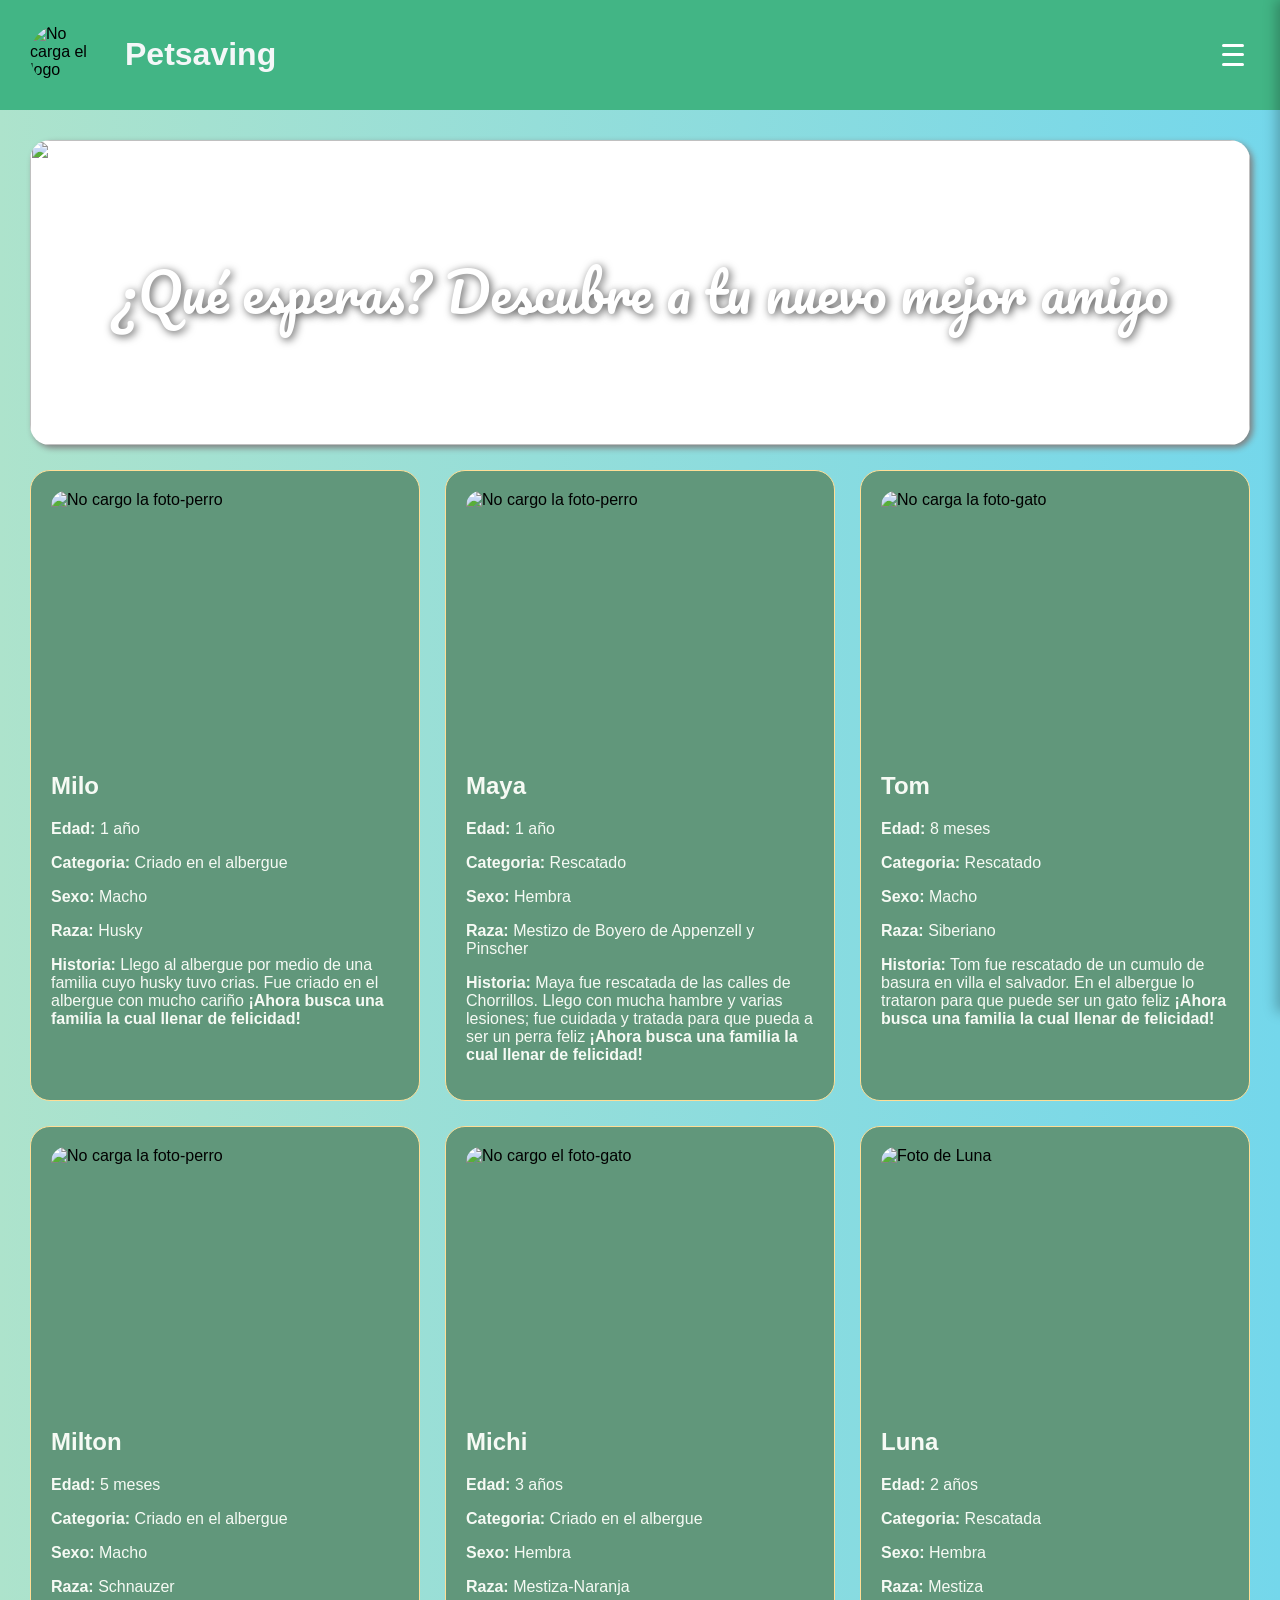
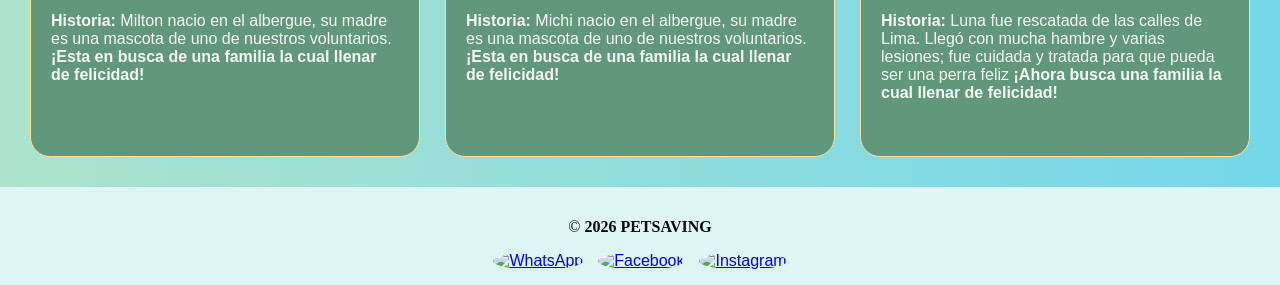
==== commit eac0069a: "Implementa menu responsivo con accesibilidad y ver carrito" ====
--- a/index.html
+++ b/index.html
@@ -1,61 +1,79 @@
 <!DOCTYPE html>
 <html lang="es">
+
 <head>
   <meta charset="UTF-8">
   <meta name="viewport" content="width=device-width, initial-scale=1.0">
   <title>Petsaving</title>
-    <link rel="preconnect" href="https://fonts.googleapis.com">
+  <link rel="preconnect" href="https://fonts.googleapis.com">
   <link rel="preconnect" href="https://fonts.gstatic.com" crossorigin>
   <link href="https://fonts.googleapis.com/css2?family=Pacifico&display=swap" rel="stylesheet">
   <link rel="stylesheet" href="style.css">
 </head>
+
 <body>
 
-<header class="header">
+  <header class="header">
     <a href="index.html" class="header-link">
-      <img src="https://thumbs.dreamstime.com/b/creative-pet-care-logo-featuring-white-silhouettes-dog-cat-looking-upwards-integrated-inside-large-blue-animal-paw-472730419.jpg" alt="No carga el logo" class="logo">
+      <img
+        src="https://thumbs.dreamstime.com/b/creative-pet-care-logo-featuring-white-silhouettes-dog-cat-looking-upwards-integrated-inside-large-blue-animal-paw-472730419.jpg"
+        alt="No carga el logo" class="logo">
       <h1>Petsaving</h1>
     </a>
-    <nav class="header-nav" aria-label="Menú principal">
+
+    <button type="button" id="menu-btn" class="menu-btn" aria-label="Abrir menú">
+      <span></span>
+      <span></span>
+      <span></span>
+    </button>
+
+    <nav id="nav-links" class="header-nav" aria-label="Menú principal">
       <a href="articulos.html" class="btn-accion">Comprar artículos</a>
       <a href="donar.html" class="btn-accion">Donar</a>
       <a href="quienes-somos.html" class="btn-accion">Quiénes somos</a>
-      <button type="button" id="boton-daltonismo" class="btn-accion" aria-pressed="false">Activar modo daltónico</button>
+      <a href="articulos.html#carrito" class="btn-accion">Ver carrito</a>
+      <button type="button" id="boton-daltonismo" class="btn-accion" aria-pressed="false">Activar modo
+        daltónico</button>
       <button id="boton-modo-oscuro" class="btn-accion">Activar modo oscuro</button>
     </nav>
-</header>
-   <main>
+  </header>
 
+  <main>
     <section class="banner-aviso" aria-label="Aviso">
-      <img src="https://img.magnific.com/fotos-premium/diseno-patrones-abstractos-formas-geometricas-superpuestas_916191-227398.jpg?semt=ais_hybrid&amp;w=740&amp;q=80" alt="" class="imagen-banner">
+      <img
+        src="https://img.magnific.com/fotos-premium/diseno-patrones-abstractos-formas-geometricas-superpuestas_916191-227398.jpg?semt=ais_hybrid&amp;w=740&amp;q=80"
+        alt="" class="imagen-banner">
       <h2 class="texto-banner">¿Qué esperas? Descubre a tu nuevo mejor amigo</h2>
     </section>
 
-       <section class="grid-animales" id="lista-animales">
-      <noscript><p>Activa JavaScript para ver los animales en adopción.</p></noscript>
+    <section class="grid-animales" id="lista-animales">
+      <noscript>
+        <p>Activa JavaScript para ver los animales en adopción.</p>
+      </noscript>
     </section>
-
   </main>
 
-
-  </main>
-
-<footer>
+  <footer>
     <p class="copys">&copy; <strong>2026 PETSAVING</strong></p>
     <div class="redes-sociales">
       <a href="https://w.app/ymnofl" target="_blank">
-        <img src="https://w7.pngwing.com/pngs/661/360/png-transparent-whatsapp-icon-logo-whatsapp-logo-text-instant-messaging-whatsapp-logo-png-thumbnail.png" alt="WhatsApp" class="icono-red">
+        <img
+          src="https://w7.pngwing.com/pngs/661/360/png-transparent-whatsapp-icon-logo-whatsapp-logo-text-instant-messaging-whatsapp-logo-png-thumbnail.png"
+          alt="WhatsApp" class="icono-red">
       </a>
       <a href="https://www.facebook.com/" target="_blank">
-        <img src="https://cdn.pixabay.com/photo/2021/12/10/16/37/facebook-6860914_1280.png" alt="Facebook" class="icono-red">
+        <img src="https://cdn.pixabay.com/photo/2021/12/10/16/37/facebook-6860914_1280.png" alt="Facebook"
+          class="icono-red">
       </a>
       <a href="https://www.instagram.com/" target="_blank">
-        <img src="https://encrypted-tbn0.gstatic.com/images?q=tbn:ANd9GcTbgV9q523k1LLLFuRnYSXq_1jv1Wl3xVPT9if-sh0lgA&s" alt="Instagram" class="icono-red">
+        <img src="https://encrypted-tbn0.gstatic.com/images?q=tbn:ANd9GcTbgV9q523k1LLLFuRnYSXq_1jv1Wl3xVPT9if-sh0lgA&s"
+          alt="Instagram" class="icono-red">
       </a>
     </div>
-</footer>
+  </footer>
 
-<script src="animales.js"></script>
-<script src="accesibilidad.js"></script>
+  <script src="animales.js"></script>
+  <script src="accesibilidad.js"></script>
 </body>
+
 </html>
--- a/style.css
+++ b/style.css
@@ -1,5 +1,5 @@
 body {
-    font-family: Arial, sans-serif; 
+    font-family: Arial, sans-serif;
     margin: 0;
     padding: 0;
     background-color: #ade3cc;
@@ -128,7 +128,7 @@
 }
 
 .grid-articulos {
-    flex-direction: row; 
+    flex-direction: row;
     flex-wrap: wrap;
 }
 
@@ -281,14 +281,18 @@
     animation-delay: 0.25s;
     opacity: 0;
 }
+
 @keyframes aparecer {
-    from { 
-      opacity: 0;
-      transform: translateY(-50px); }
-    to   { 
-      opacity: 1;
-      transform: translateY(0); }
-    }
+    from {
+        opacity: 0;
+        transform: translateY(-50px);
+    }
+
+    to {
+        opacity: 1;
+        transform: translateY(0);
+    }
+}
 
 .recuadro-confirmacion h2 {
     color: #1f627a;
@@ -451,10 +455,10 @@
 
 
 .formulario-adopcion textarea {
-    flex: 1 1 0;           
-    min-height: 140px;     
-    resize: none;          
-    overflow-y: auto;      
+    flex: 1 1 0;
+    min-height: 140px;
+    resize: none;
+    overflow-y: auto;
 }
 
 
@@ -465,7 +469,7 @@
 .form-compra:invalid button[type="submit"] {
     opacity: 0.95;
     filter: grayscale(7);
-    pointer-events: none;  
+    pointer-events: none;
 }
 
 
@@ -551,7 +555,7 @@
         font-size: 0.9rem;
     }
 
-   
+
     .tarjeta-perro {
         padding: 15px;
         border-radius: 25px;
@@ -595,6 +599,7 @@
         padding: 25px;
     }
 }
+
 /* modo oscuro v4 */
 
 /* Fondo general */
@@ -641,6 +646,7 @@
     color: #ffffff !important;
     border-radius: 8px !important;
 }
+
 /* ==========================================================
    INDEX: BANNER + CUADRÍCULA DE ANIMALES (pegar al final de style.css)
    ========================================================== */
@@ -651,7 +657,8 @@
     border-radius: 20px;
     box-shadow: 3px 3px 6px gray;
     overflow: hidden;
-    aspect-ratio: 4 / 1;      /* más ancho que alto. Imagen recomendada: 1600 x 400 px */
+    aspect-ratio: 4 / 1;
+    /* más ancho que alto. Imagen recomendada: 1600 x 400 px */
 }
 
 .imagen-banner {
@@ -665,7 +672,8 @@
 .grid-animales {
     display: grid;
     grid-template-columns: repeat(3, 1fr);
-    grid-auto-rows: 1fr;      /* todas las filas con la misma altura */
+    grid-auto-rows: 1fr;
+    /* todas las filas con la misma altura */
     gap: 25px;
 }
 
@@ -752,7 +760,8 @@
 
 .tarjeta-animal:hover,
 .tarjeta-animal:focus-within {
-    filter: brightness(0.88);   /* más bajo = más oscuro (1 = sin cambio) */
+    filter: brightness(0.88);
+    /* más bajo = más oscuro (1 = sin cambio) */
 }
 
 /* ==========================================================
@@ -761,7 +770,8 @@
 .grid-productos {
     display: grid;
     grid-template-columns: repeat(3, 1fr);
-    grid-auto-rows: 1fr;      /* todos los recuadros del mismo tamaño */
+    grid-auto-rows: 1fr;
+    /* todos los recuadros del mismo tamaño */
     gap: 25px;
 }
 
@@ -946,6 +956,7 @@
         padding: 20px;
     }
 }
+
 /* ==========================================================
    FONDO DEGRADADO DEL <main> (no se aplica en modo daltónico ni oscuro)
    ========================================================== */
@@ -1015,11 +1026,61 @@
     align-items: center;
     justify-content: center;
     text-align: center;
-    background: none;                 /* sin fondo */
+    background: none;
+    /* sin fondo */
     font-family: 'Pacifico', 'Brush Script MT', 'Segoe Script', cursive;
     font-weight: 400;
     font-size: clamp(1.3rem, 4.2vw, 3.4rem);
     line-height: 1.3;
-    color: #ffffff;                   /* color de la frase: cambia aquí */
-    text-shadow: 2px 2px 8px rgba(0, 0, 0, 0.65);   /* sombra para que se lea sobre la imagen */
+    color: #ffffff;
+    /* color de la frase: cambia aquí */
+    text-shadow: 2px 2px 8px rgba(0, 0, 0, 0.65);
+    /* sombra para que se lea sobre la imagen */
+}
+
+/* --- MENÚ RESPONSIVO --- */
+.header {
+    position: relative;
+}
+
+.menu-btn {
+    display: flex;
+    flex-direction: column;
+    justify-content: space-between;
+    width: 34px;
+    height: 24px;
+    background: transparent;
+    border: none;
+    cursor: pointer;
+    z-index: 1001;
+}
+
+.menu-btn span {
+    display: block;
+    width: 100%;
+    height: 3px;
+    background-color: #ffffff;
+    border-radius: 2px;
+}
+
+#nav-links {
+    position: fixed;
+    top: 0;
+    right: 0;
+    width: 280px;
+    height: 100vh;
+    background-color: #214e38;
+    display: flex;
+    flex-direction: column;
+    align-items: stretch;
+    gap: 12px;
+    padding: 5rem 1.5rem 2rem 1.5rem;
+    transform: translateX(100%);
+    transition: transform 0.3s ease;
+    z-index: 1000;
+    box-shadow: -4px 0 12px rgba(0, 0, 0, 0.25);
+}
+
+#nav-links.open {
+    transform: translateX(0);
 }
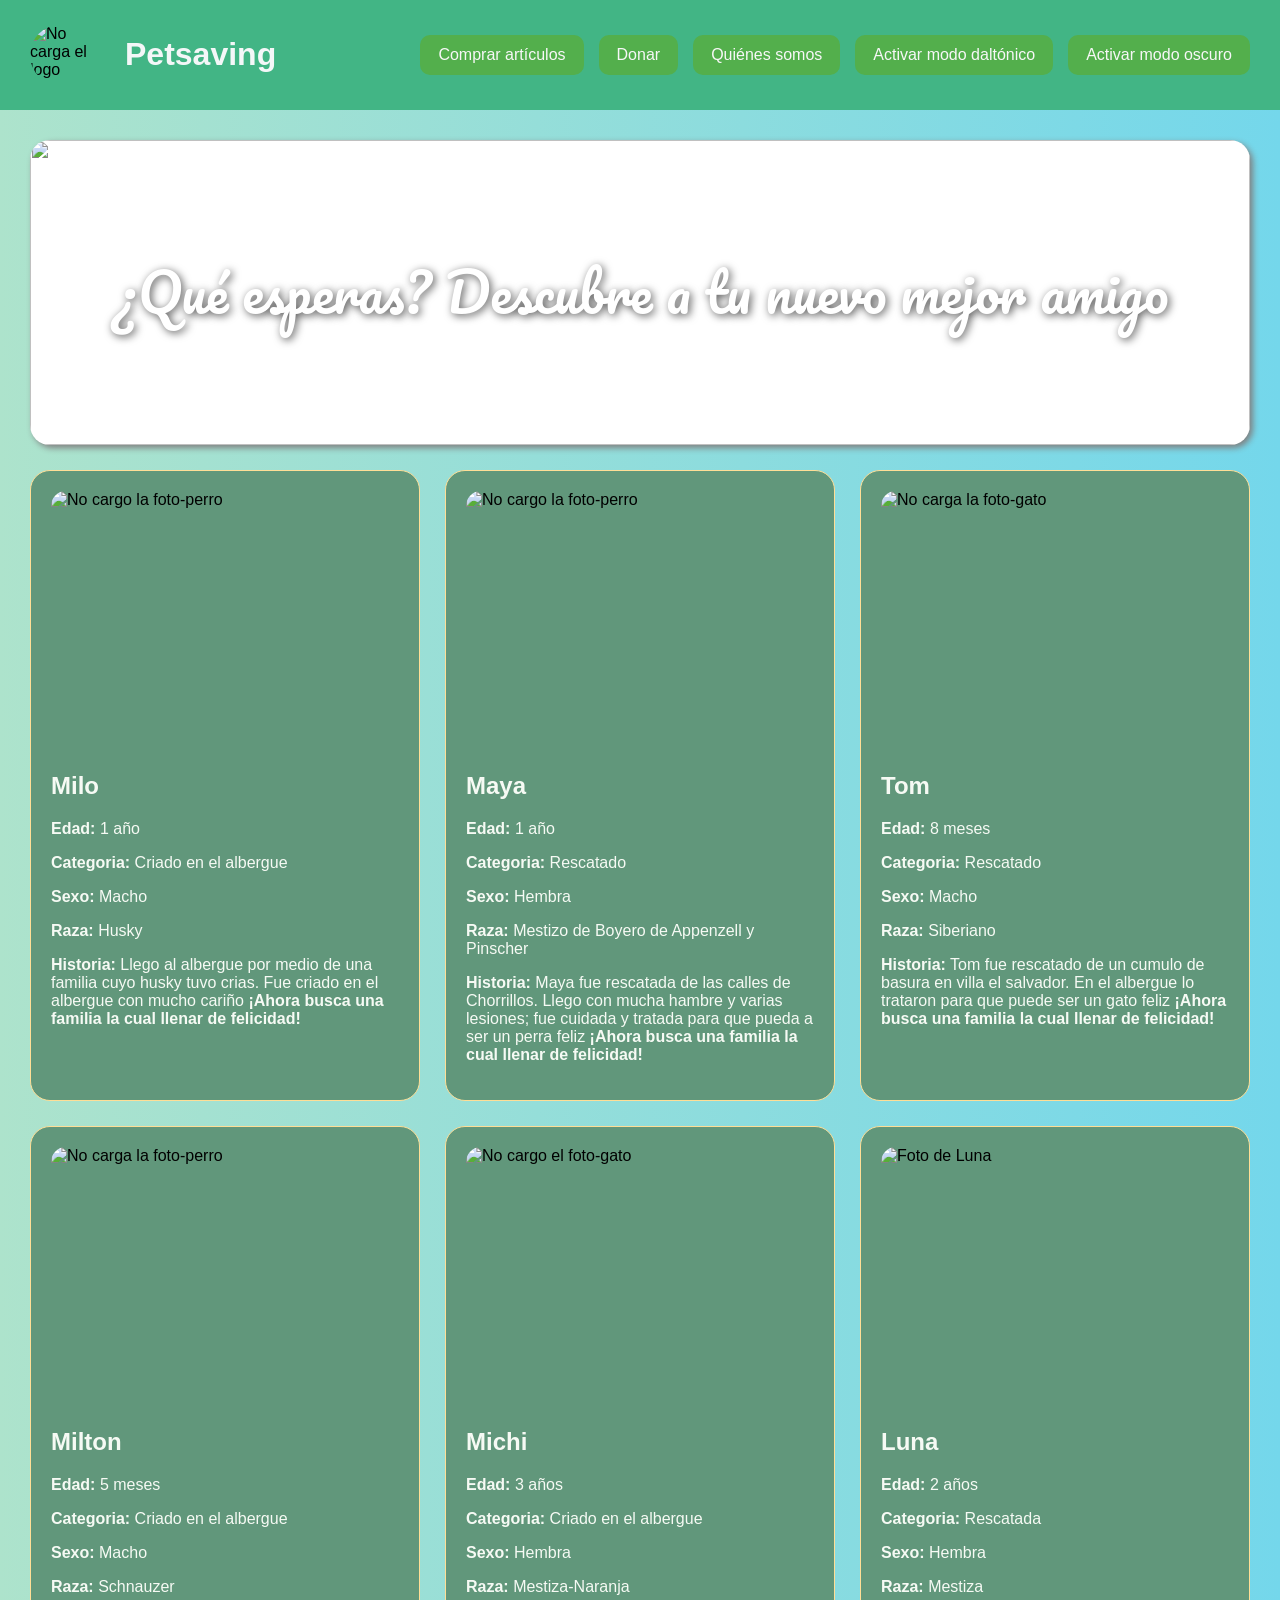
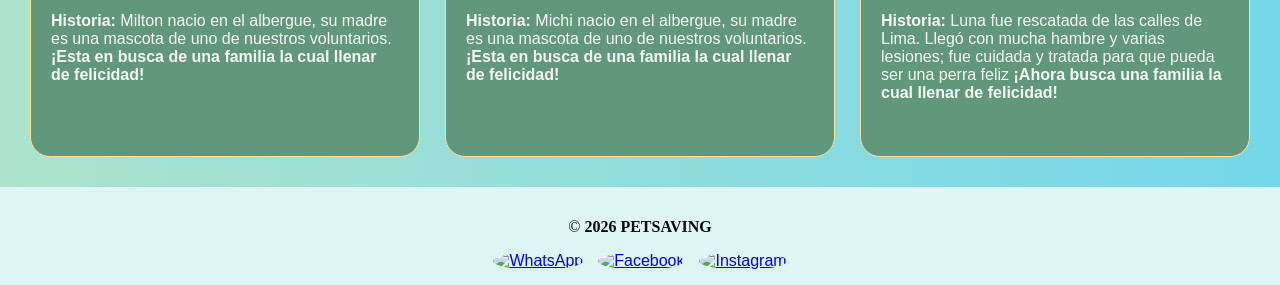
==== commit 99656aa9: "Merge origin/main into feature/carrito-compras" ====
--- a/index.html
+++ b/index.html
@@ -1,79 +1,61 @@
 <!DOCTYPE html>
 <html lang="es">
-
 <head>
   <meta charset="UTF-8">
   <meta name="viewport" content="width=device-width, initial-scale=1.0">
   <title>Petsaving</title>
-  <link rel="preconnect" href="https://fonts.googleapis.com">
+    <link rel="preconnect" href="https://fonts.googleapis.com">
   <link rel="preconnect" href="https://fonts.gstatic.com" crossorigin>
   <link href="https://fonts.googleapis.com/css2?family=Pacifico&display=swap" rel="stylesheet">
   <link rel="stylesheet" href="style.css">
 </head>
-
 <body>
 
-  <header class="header">
+<header class="header">
     <a href="index.html" class="header-link">
-      <img
-        src="https://thumbs.dreamstime.com/b/creative-pet-care-logo-featuring-white-silhouettes-dog-cat-looking-upwards-integrated-inside-large-blue-animal-paw-472730419.jpg"
-        alt="No carga el logo" class="logo">
+      <img src="https://thumbs.dreamstime.com/b/creative-pet-care-logo-featuring-white-silhouettes-dog-cat-looking-upwards-integrated-inside-large-blue-animal-paw-472730419.jpg" alt="No carga el logo" class="logo">
       <h1>Petsaving</h1>
     </a>
-
-    <button type="button" id="menu-btn" class="menu-btn" aria-label="Abrir menú">
-      <span></span>
-      <span></span>
-      <span></span>
-    </button>
-
-    <nav id="nav-links" class="header-nav" aria-label="Menú principal">
+    <nav class="header-nav" aria-label="Menú principal">
       <a href="articulos.html" class="btn-accion">Comprar artículos</a>
       <a href="donar.html" class="btn-accion">Donar</a>
       <a href="quienes-somos.html" class="btn-accion">Quiénes somos</a>
-      <a href="articulos.html#carrito" class="btn-accion">Ver carrito</a>
-      <button type="button" id="boton-daltonismo" class="btn-accion" aria-pressed="false">Activar modo
-        daltónico</button>
+      <button type="button" id="boton-daltonismo" class="btn-accion" aria-pressed="false">Activar modo daltónico</button>
       <button id="boton-modo-oscuro" class="btn-accion">Activar modo oscuro</button>
     </nav>
-  </header>
+</header>
+   <main>
 
-  <main>
     <section class="banner-aviso" aria-label="Aviso">
-      <img
-        src="https://img.magnific.com/fotos-premium/diseno-patrones-abstractos-formas-geometricas-superpuestas_916191-227398.jpg?semt=ais_hybrid&amp;w=740&amp;q=80"
-        alt="" class="imagen-banner">
+      <img src="https://img.magnific.com/fotos-premium/diseno-patrones-abstractos-formas-geometricas-superpuestas_916191-227398.jpg?semt=ais_hybrid&amp;w=740&amp;q=80" alt="" class="imagen-banner">
       <h2 class="texto-banner">¿Qué esperas? Descubre a tu nuevo mejor amigo</h2>
     </section>
 
-    <section class="grid-animales" id="lista-animales">
-      <noscript>
-        <p>Activa JavaScript para ver los animales en adopción.</p>
-      </noscript>
+       <section class="grid-animales" id="lista-animales">
+      <noscript><p>Activa JavaScript para ver los animales en adopción.</p></noscript>
     </section>
+
   </main>
 
-  <footer>
+
+  </main>
+
+<footer>
     <p class="copys">&copy; <strong>2026 PETSAVING</strong></p>
     <div class="redes-sociales">
       <a href="https://w.app/ymnofl" target="_blank">
-        <img
-          src="https://w7.pngwing.com/pngs/661/360/png-transparent-whatsapp-icon-logo-whatsapp-logo-text-instant-messaging-whatsapp-logo-png-thumbnail.png"
-          alt="WhatsApp" class="icono-red">
+        <img src="https://w7.pngwing.com/pngs/661/360/png-transparent-whatsapp-icon-logo-whatsapp-logo-text-instant-messaging-whatsapp-logo-png-thumbnail.png" alt="WhatsApp" class="icono-red">
       </a>
       <a href="https://www.facebook.com/" target="_blank">
-        <img src="https://cdn.pixabay.com/photo/2021/12/10/16/37/facebook-6860914_1280.png" alt="Facebook"
-          class="icono-red">
+        <img src="https://cdn.pixabay.com/photo/2021/12/10/16/37/facebook-6860914_1280.png" alt="Facebook" class="icono-red">
       </a>
       <a href="https://www.instagram.com/" target="_blank">
-        <img src="https://encrypted-tbn0.gstatic.com/images?q=tbn:ANd9GcTbgV9q523k1LLLFuRnYSXq_1jv1Wl3xVPT9if-sh0lgA&s"
-          alt="Instagram" class="icono-red">
+        <img src="https://encrypted-tbn0.gstatic.com/images?q=tbn:ANd9GcTbgV9q523k1LLLFuRnYSXq_1jv1Wl3xVPT9if-sh0lgA&s" alt="Instagram" class="icono-red">
       </a>
     </div>
-  </footer>
+</footer>
 
-  <script src="animales.js"></script>
-  <script src="accesibilidad.js"></script>
+<script src="animales.js"></script>
+<script src="accesibilidad.js"></script>
 </body>
-
 </html>
--- a/style.css
+++ b/style.css
@@ -1,5 +1,5 @@
 body {
-    font-family: Arial, sans-serif;
+    font-family: Arial, sans-serif; 
     margin: 0;
     padding: 0;
     background-color: #ade3cc;
@@ -1032,6 +1032,7 @@
     font-weight: 400;
     font-size: clamp(1.3rem, 4.2vw, 3.4rem);
     line-height: 1.3;
+
     color: #ffffff;
     /* color de la frase: cambia aquí */
     text-shadow: 2px 2px 8px rgba(0, 0, 0, 0.65);
@@ -1083,4 +1084,43 @@
 
 #nav-links.open {
     transform: translateX(0);
-}+}
+
+#nav-links.open {
+    transform: translateX(0);
+    justify-content: flex-start;
+    align-items: stretch;
+    padding-top: 4.5rem;
+}
+
+#nav-links .btn-accion {
+    margin-top: 0;
+    width: 100%;
+    text-align: center;
+}
+#nav-links .btn-accion {
+  box-sizing: border-box;
+  display: flex;
+  align-items: center;
+  justify-content: center;
+  width: 100%;
+  min-height: 44px;
+  margin: 0;
+  padding: 10px 14px;
+  text-align: center;
+  font-size: 0.95rem;
+}
+#nav-links.open {
+  transform: translateX(0);
+  justify-content: flex-start;
+  align-items: stretch;
+  padding-top: 6rem;
+}
+
+/* Evitar que las tarjetas del carrito se agranden al pasar el mouse */
+#lista-carrito .tarjeta-producto:hover,
+#lista-carrito .tarjeta-producto:focus-within {
+    transform: none;
+}
+
+
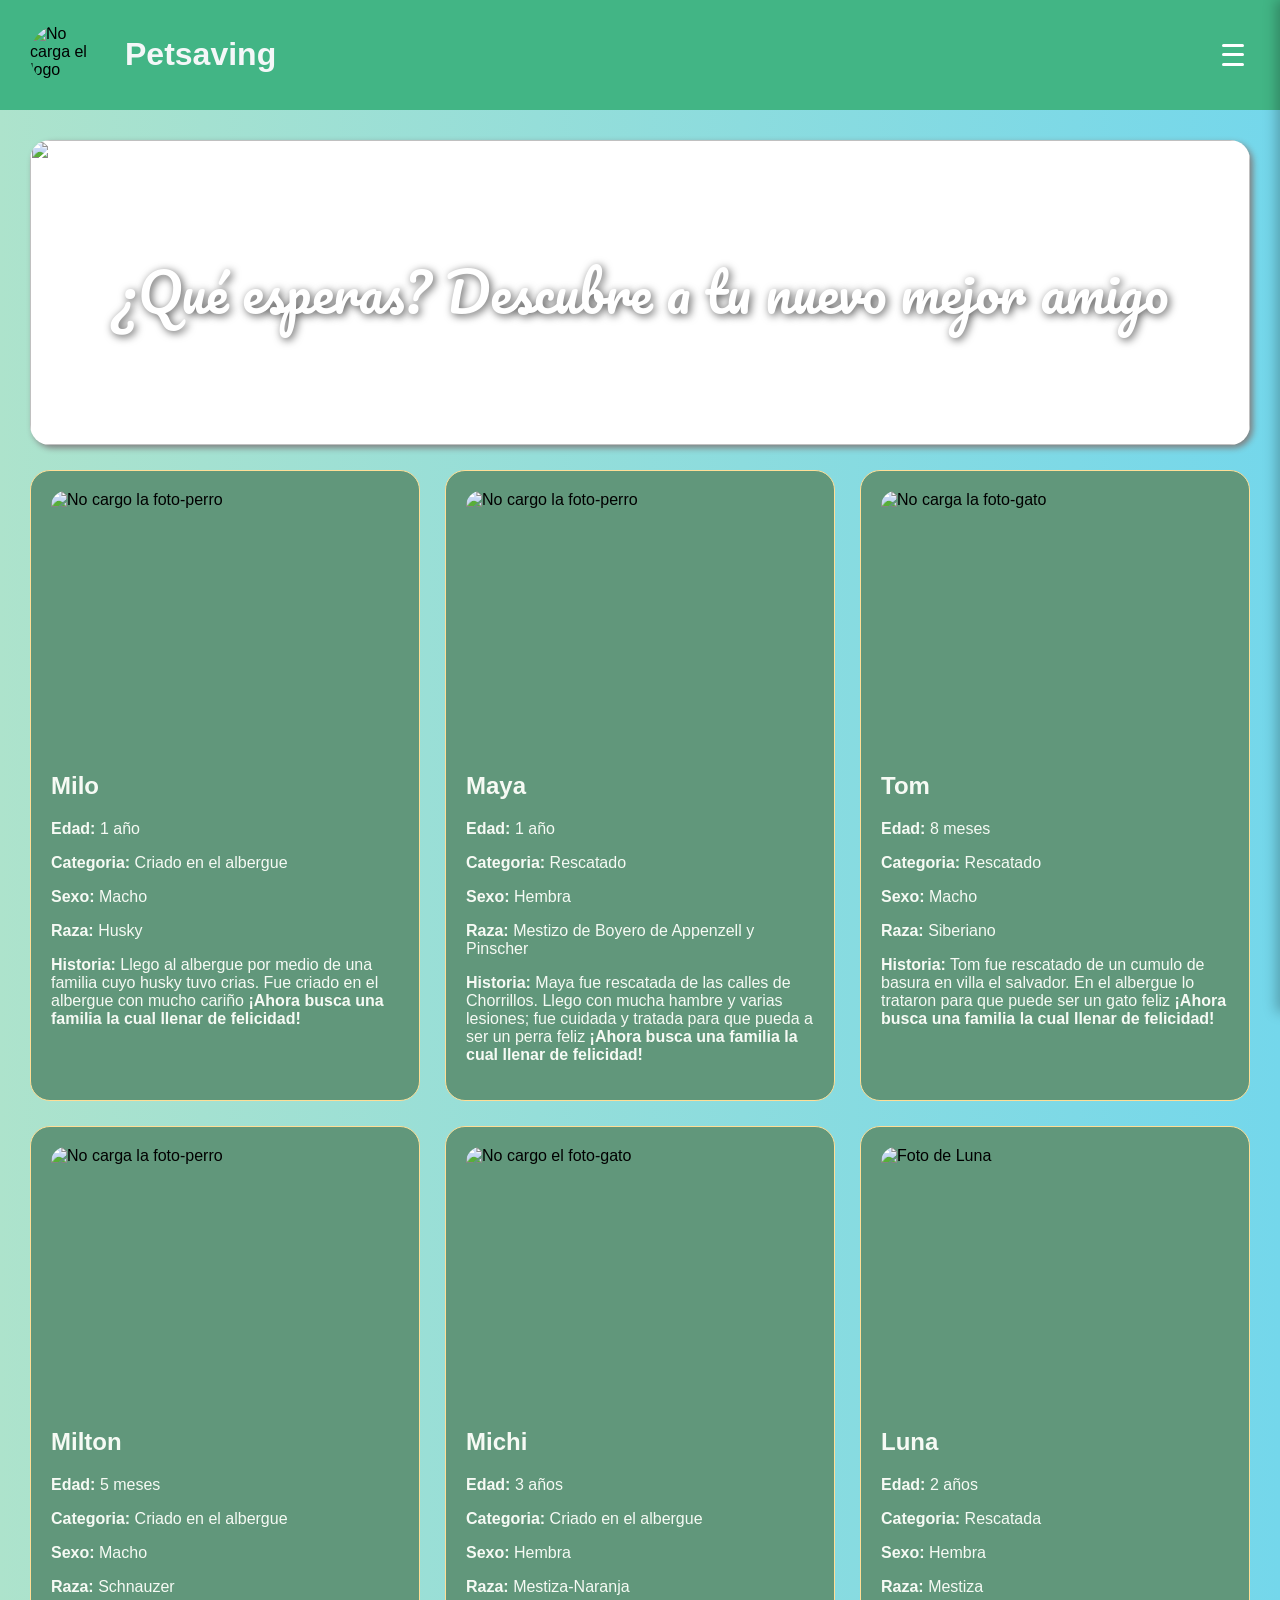
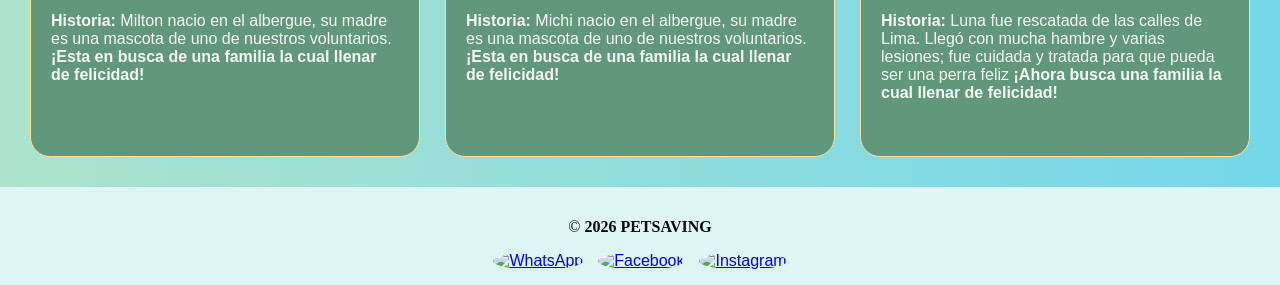
==== commit 1a395c1f: "Merge pull request #2 from DiegoC0rsino/menu-responsivo Menu responsivo" ====
--- a/index.html
+++ b/index.html
@@ -1,61 +1,79 @@
 <!DOCTYPE html>
 <html lang="es">
+
 <head>
   <meta charset="UTF-8">
   <meta name="viewport" content="width=device-width, initial-scale=1.0">
   <title>Petsaving</title>
-    <link rel="preconnect" href="https://fonts.googleapis.com">
+  <link rel="preconnect" href="https://fonts.googleapis.com">
   <link rel="preconnect" href="https://fonts.gstatic.com" crossorigin>
   <link href="https://fonts.googleapis.com/css2?family=Pacifico&display=swap" rel="stylesheet">
   <link rel="stylesheet" href="style.css">
 </head>
+
 <body>
 
-<header class="header">
+  <header class="header">
     <a href="index.html" class="header-link">
-      <img src="https://thumbs.dreamstime.com/b/creative-pet-care-logo-featuring-white-silhouettes-dog-cat-looking-upwards-integrated-inside-large-blue-animal-paw-472730419.jpg" alt="No carga el logo" class="logo">
+      <img
+        src="https://thumbs.dreamstime.com/b/creative-pet-care-logo-featuring-white-silhouettes-dog-cat-looking-upwards-integrated-inside-large-blue-animal-paw-472730419.jpg"
+        alt="No carga el logo" class="logo">
       <h1>Petsaving</h1>
     </a>
-    <nav class="header-nav" aria-label="Menú principal">
+
+    <button type="button" id="menu-btn" class="menu-btn" aria-label="Abrir menú">
+      <span></span>
+      <span></span>
+      <span></span>
+    </button>
+
+    <nav id="nav-links" class="header-nav" aria-label="Menú principal">
       <a href="articulos.html" class="btn-accion">Comprar artículos</a>
       <a href="donar.html" class="btn-accion">Donar</a>
       <a href="quienes-somos.html" class="btn-accion">Quiénes somos</a>
-      <button type="button" id="boton-daltonismo" class="btn-accion" aria-pressed="false">Activar modo daltónico</button>
+      <a href="articulos.html#carrito" class="btn-accion">Ver carrito</a>
+      <button type="button" id="boton-daltonismo" class="btn-accion" aria-pressed="false">Activar modo
+        daltónico</button>
       <button id="boton-modo-oscuro" class="btn-accion">Activar modo oscuro</button>
     </nav>
-</header>
-   <main>
+  </header>
 
+  <main>
     <section class="banner-aviso" aria-label="Aviso">
-      <img src="https://img.magnific.com/fotos-premium/diseno-patrones-abstractos-formas-geometricas-superpuestas_916191-227398.jpg?semt=ais_hybrid&amp;w=740&amp;q=80" alt="" class="imagen-banner">
+      <img
+        src="https://img.magnific.com/fotos-premium/diseno-patrones-abstractos-formas-geometricas-superpuestas_916191-227398.jpg?semt=ais_hybrid&amp;w=740&amp;q=80"
+        alt="" class="imagen-banner">
       <h2 class="texto-banner">¿Qué esperas? Descubre a tu nuevo mejor amigo</h2>
     </section>
 
-       <section class="grid-animales" id="lista-animales">
-      <noscript><p>Activa JavaScript para ver los animales en adopción.</p></noscript>
+    <section class="grid-animales" id="lista-animales">
+      <noscript>
+        <p>Activa JavaScript para ver los animales en adopción.</p>
+      </noscript>
     </section>
-
   </main>
 
-
-  </main>
-
-<footer>
+  <footer>
     <p class="copys">&copy; <strong>2026 PETSAVING</strong></p>
     <div class="redes-sociales">
       <a href="https://w.app/ymnofl" target="_blank">
-        <img src="https://w7.pngwing.com/pngs/661/360/png-transparent-whatsapp-icon-logo-whatsapp-logo-text-instant-messaging-whatsapp-logo-png-thumbnail.png" alt="WhatsApp" class="icono-red">
+        <img
+          src="https://w7.pngwing.com/pngs/661/360/png-transparent-whatsapp-icon-logo-whatsapp-logo-text-instant-messaging-whatsapp-logo-png-thumbnail.png"
+          alt="WhatsApp" class="icono-red">
       </a>
       <a href="https://www.facebook.com/" target="_blank">
-        <img src="https://cdn.pixabay.com/photo/2021/12/10/16/37/facebook-6860914_1280.png" alt="Facebook" class="icono-red">
+        <img src="https://cdn.pixabay.com/photo/2021/12/10/16/37/facebook-6860914_1280.png" alt="Facebook"
+          class="icono-red">
       </a>
       <a href="https://www.instagram.com/" target="_blank">
-        <img src="https://encrypted-tbn0.gstatic.com/images?q=tbn:ANd9GcTbgV9q523k1LLLFuRnYSXq_1jv1Wl3xVPT9if-sh0lgA&s" alt="Instagram" class="icono-red">
+        <img src="https://encrypted-tbn0.gstatic.com/images?q=tbn:ANd9GcTbgV9q523k1LLLFuRnYSXq_1jv1Wl3xVPT9if-sh0lgA&s"
+          alt="Instagram" class="icono-red">
       </a>
     </div>
-</footer>
+  </footer>
 
-<script src="animales.js"></script>
-<script src="accesibilidad.js"></script>
+  <script src="animales.js"></script>
+  <script src="accesibilidad.js"></script>
 </body>
+
 </html>
--- a/style.css
+++ b/style.css
@@ -1,5 +1,5 @@
 body {
-    font-family: Arial, sans-serif; 
+    font-family: Arial, sans-serif;
     margin: 0;
     padding: 0;
     background-color: #ade3cc;
@@ -1032,7 +1032,48 @@
     font-weight: 400;
     font-size: clamp(1.3rem, 4.2vw, 3.4rem);
     line-height: 1.3;
-
+    color: #ffffff;                   /* color de la frase: cambia aquí */
+    text-shadow: 2px 2px 8px rgba(0, 0, 0, 0.65);   /* sombra para que se lea sobre la imagen */
+}
+/* contador de palabras */
+.caja-motivo {
+    position: relative;
+    display: flex;
+    flex-direction: column;
+    flex: 1;
+    width: 100%;
+}
+
+.caja-motivo textarea {
+    width: 100%;
+    box-sizing: border-box;
+}
+
+.contador {
+    position: absolute;
+    right: 10px;
+    bottom: 8px;
+    font-size: 0.75rem;
+    color: gray;
+    opacity: 0.8;
+    pointer-events: none;
+}
+/* donacion rapida*/
+.montos-rapidos {
+    display: flex;
+    gap: 10px;
+    margin-bottom: 10px;
+}
+/*preguntas frecuentes*/
+.botones-preguntas {
+    display: flex;
+    flex-wrap: wrap;
+    gap: 10px;
+    margin-top: 10px;
+}
+>>>>>>> origin/main
+
+>>>>>>> main
     color: #ffffff;
     /* color de la frase: cambia aquí */
     text-shadow: 2px 2px 8px rgba(0, 0, 0, 0.65);
@@ -1117,6 +1158,7 @@
   padding-top: 6rem;
 }
 
+
 /* Evitar que las tarjetas del carrito se agranden al pasar el mouse */
 #lista-carrito .tarjeta-producto:hover,
 #lista-carrito .tarjeta-producto:focus-within {
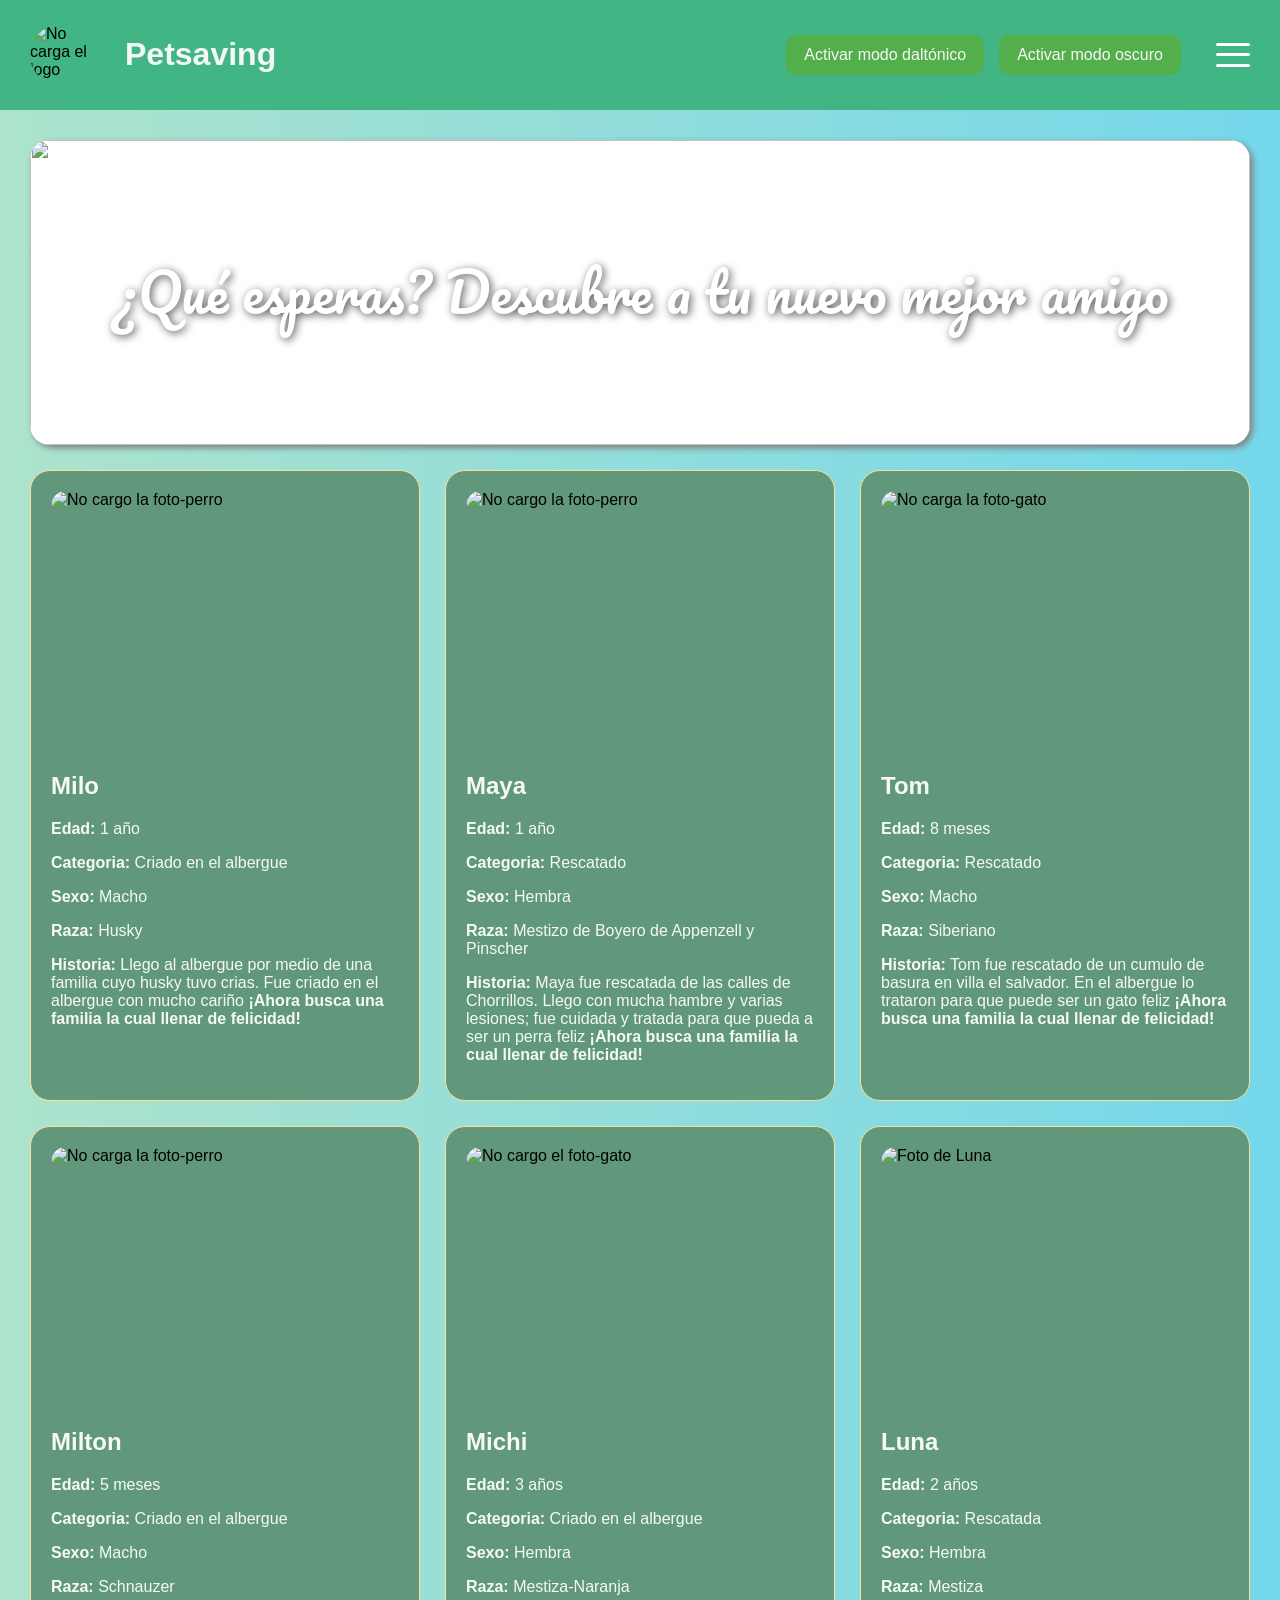
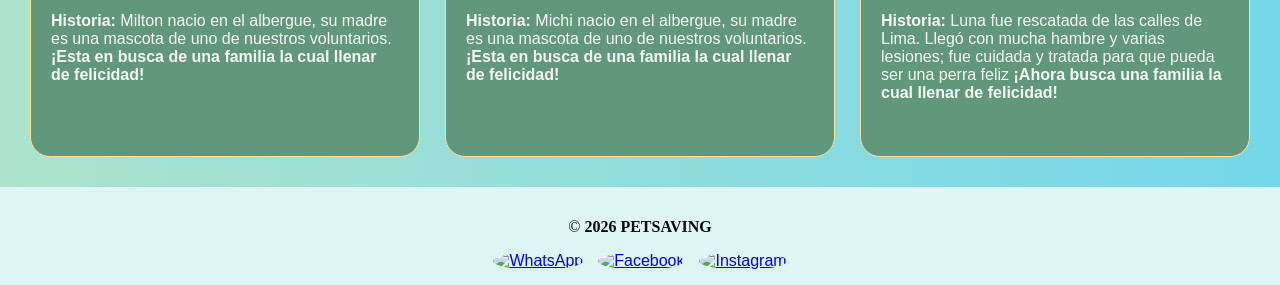
==== commit eb98d97e: "Pop ups y arreglos de footers y menus" ====
--- a/index.html
+++ b/index.html
@@ -13,7 +13,7 @@
 
 <body>
 
-  <header class="header">
+   <header class="header">
     <a href="index.html" class="header-link">
       <img
         src="https://thumbs.dreamstime.com/b/creative-pet-care-logo-featuring-white-silhouettes-dog-cat-looking-upwards-integrated-inside-large-blue-animal-paw-472730419.jpg"
@@ -21,20 +21,25 @@
       <h1>Petsaving</h1>
     </a>
 
-    <button type="button" id="menu-btn" class="menu-btn" aria-label="Abrir menú">
+    <div class="header-nav">
+      <a href="carrito.html" id="boton-carrito" class="btn-accion" hidden>Ver carrito</a>
+      <button type="button" id="boton-daltonismo" class="btn-accion" aria-pressed="false">Activar modo daltónico</button>
+      <button type="button" id="boton-modo-oscuro" class="btn-accion" aria-pressed="false">Activar modo oscuro</button>
+    </div>
+
+    <button type="button" id="menu-btn" class="menu-btn" aria-label="Abrir menú" aria-expanded="false"
+      aria-controls="nav-links">
       <span></span>
       <span></span>
       <span></span>
     </button>
 
-    <nav id="nav-links" class="header-nav" aria-label="Menú principal">
+    <nav id="nav-links" aria-label="Menú principal">
+      <button type="button" id="menu-cerrar" class="menu-cerrar" aria-label="Cerrar menú">✕</button>
+      <a href="index.html" class="btn-accion">Adoptar</a>
       <a href="articulos.html" class="btn-accion">Comprar artículos</a>
       <a href="donar.html" class="btn-accion">Donar</a>
       <a href="quienes-somos.html" class="btn-accion">Quiénes somos</a>
-      <a href="articulos.html#carrito" class="btn-accion">Ver carrito</a>
-      <button type="button" id="boton-daltonismo" class="btn-accion" aria-pressed="false">Activar modo
-        daltónico</button>
-      <button id="boton-modo-oscuro" class="btn-accion">Activar modo oscuro</button>
     </nav>
   </header>
 
--- a/style.css
+++ b/style.css
@@ -1071,30 +1071,43 @@
     gap: 10px;
     margin-top: 10px;
 }
->>>>>>> origin/main
-
->>>>>>> main
-    color: #ffffff;
-    /* color de la frase: cambia aquí */
-    text-shadow: 2px 2px 8px rgba(0, 0, 0, 0.65);
-    /* sombra para que se lea sobre la imagen */
-}
-
-/* --- MENÚ RESPONSIVO --- */
+/* ==========================================================
+   AJUSTE GENERAL: el atributo "hidden" siempre oculta el elemento
+   ========================================================== */
+[hidden] {
+    display: none !important;
+}
+
+
+/* ==========================================================
+   HEADER + MENÚ HAMBURGUESA (igual en todas las páginas)
+   ========================================================== */
 .header {
     position: relative;
 }
 
+.header-link {
+    order: 1;
+}
+
+/* botones visibles: Ver carrito (si hay productos), daltónico y oscuro */
+.header-nav {
+    order: 2;
+}
+
+/* icono de hamburguesa */
 .menu-btn {
+    order: 3;
     display: flex;
     flex-direction: column;
     justify-content: space-between;
+    flex-shrink: 0;
     width: 34px;
     height: 24px;
+    padding: 0;
     background: transparent;
     border: none;
     cursor: pointer;
-    z-index: 1001;
 }
 
 .menu-btn span {
@@ -1103,66 +1116,676 @@
     height: 3px;
     background-color: #ffffff;
     border-radius: 2px;
-}
-
+    transition: transform 0.3s ease;
+}
+
+.menu-btn:hover span:nth-child(1) {
+    transform: translateY(-2px);
+}
+
+.menu-btn:hover span:nth-child(3) {
+    transform: translateY(2px);
+}
+
+/* menú lateral: solo Adoptar, Comprar artículos, Donar y Quiénes somos */
 #nav-links {
     position: fixed;
     top: 0;
     right: 0;
+    z-index: 1000;
+    box-sizing: border-box;
     width: 280px;
+    max-width: 85vw;
     height: 100vh;
+    height: 100dvh;
+    display: flex;
+    flex-direction: column;
+    gap: 12px;
+    padding: 5rem 1.5rem 2rem;
     background-color: #214e38;
-    display: flex;
-    flex-direction: column;
-    align-items: stretch;
-    gap: 12px;
-    padding: 5rem 1.5rem 2rem 1.5rem;
+    box-shadow: -4px 0 12px rgba(0, 0, 0, 0.25);
     transform: translateX(100%);
-    transition: transform 0.3s ease;
-    z-index: 1000;
-    box-shadow: -4px 0 12px rgba(0, 0, 0, 0.25);
+    visibility: hidden;
+    transition: transform 0.3s ease, visibility 0s linear 0.3s;
 }
 
 #nav-links.open {
     transform: translateX(0);
-}
-
-#nav-links.open {
-    transform: translateX(0);
-    justify-content: flex-start;
+    visibility: visible;
+    transition: transform 0.3s ease, visibility 0s;
+}
+
+#nav-links .btn-accion {
+    box-sizing: border-box;
+    display: flex;
+    align-items: center;
+    justify-content: center;
+    width: 100%;
+    min-height: 46px;
+    margin: 0;
+    padding: 10px 14px;
+    text-align: center;
+    font-size: 1rem;
+}
+
+.menu-cerrar {
+    position: absolute;
+    top: 16px;
+    right: 16px;
+    width: 40px;
+    height: 40px;
+    padding: 0;
+    border: none;
+    border-radius: 50%;
+    background: transparent;
+    color: #ffffff;
+    font-size: 1.4rem;
+    cursor: pointer;
+    transition: background 0.3s;
+}
+
+.menu-cerrar:hover {
+    background: rgba(255, 255, 255, 0.2);
+}
+
+/* capa oscura detrás del menú */
+.menu-fondo {
+    position: fixed;
+    top: 0;
+    right: 0;
+    bottom: 0;
+    left: 0;
+    z-index: 999;
+    background: rgba(0, 0, 0, 0.5);
+    opacity: 0;
+    visibility: hidden;
+    transition: opacity 0.3s ease, visibility 0s linear 0.3s;
+}
+
+body.menu-abierto .menu-fondo {
+    opacity: 1;
+    visibility: visible;
+    transition: opacity 0.3s ease, visibility 0s;
+}
+
+body.menu-abierto {
+    overflow: hidden;
+}
+
+/* ===== menú: modo daltónico ===== */
+body.modo-daltonico #nav-links {
+    background-color: #003b5c;
+    border-left: 4px solid #ffcc00;
+}
+
+body.modo-daltonico .menu-cerrar {
+    color: #ffffff;
+}
+
+/* ===== menú: modo oscuro ===== */
+body.modo-oscuro #nav-links {
+    background-color: #1e1e1e;
+    border-left: 1px solid #555555;
+}
+
+body.modo-oscuro .menu-fondo {
+    background-color: rgba(0, 0, 0, 0.65) !important;
+}
+
+/* modo oscuro: el logo y el grupo de botones del header sin fondo propio */
+body.modo-oscuro .header-link,
+body.modo-oscuro .header-nav,
+body.modo-oscuro .redes-sociales {
+    background-color: transparent !important;
+}
+
+/* ===== header en pantallas medianas y pequeñas: logo + hamburguesa arriba, botones debajo ===== */
+@media (max-width: 960px) {
+    .menu-btn {
+        order: 2;
+    }
+
+    .header-nav {
+        order: 3;
+        width: 100%;
+    }
+}
+
+@media (max-width: 700px) {
+    .header {
+        flex-direction: row;
+        flex-wrap: wrap;
+        justify-content: space-between;
+        align-items: center;
+    }
+
+    .header-nav {
+        grid-template-columns: repeat(auto-fit, minmax(140px, 1fr));
+    }
+}
+
+
+/* ==========================================================
+   VENTANAS EMERGENTES (pop-ups): adopción, preguntas y pago
+   ========================================================== */
+.ventana-emergente {
+    width: calc(100% - 30px);
+    max-width: 480px;
+    padding: 0;
+    border: none;
+    background: transparent;
+    color: inherit;
+    overflow: visible;
+}
+
+.ventana-emergente::backdrop {
+    background: rgba(0, 0, 0, 0.55);
+}
+
+.ventana-emergente[open] {
+    animation: entrada-ventana 0.3s ease;
+}
+
+@keyframes entrada-ventana {
+    from {
+        opacity: 0;
+        transform: translateY(-20px) scale(0.96);
+    }
+
+    to {
+        opacity: 1;
+        transform: none;
+    }
+}
+
+/* mientras hay una ventana abierta la página de atrás no se desplaza */
+body:has(dialog[open]) {
+    overflow: hidden;
+}
+
+/* el recuadro de la ventana (mismo estilo que la confirmación de antes) */
+.recuadro-ventana {
+    position: relative;
+    box-sizing: border-box;
+    display: flex;
+    flex-direction: column;
+    align-items: center;
+    gap: 12px;
+    max-height: 90vh;
+    margin: 0;
+    padding: 40px 30px 30px;
+    overflow-y: auto;
+    text-align: center;
+    border-radius: 20px;
+    background-color: #dcf4d9;
+    box-shadow: 3px 3px 6px gray;
+}
+
+.recuadro-ventana h2 {
+    margin: 0;
+    color: #1f627a;
+}
+
+.recuadro-ventana h3 {
+    margin: 6px 0 0;
+    color: #050505;
+}
+
+.recuadro-ventana p {
+    margin: 0;
+    color: #333333;
+    line-height: 1.5;
+}
+
+/* el check de la ventana de adopción aparece creciendo */
+.recuadro-ventana .icono-check {
+    margin-bottom: 4px;
+    animation: aparecer-check 0.6s ease-out forwards;
+    animation-delay: 0.2s;
+}
+
+@keyframes aparecer-check {
+    from {
+        opacity: 0;
+        transform: scale(0.4);
+    }
+
+    to {
+        opacity: 1;
+        transform: scale(1);
+    }
+}
+
+/* respuesta de las preguntas frecuentes: texto alineado a la izquierda */
+.recuadro-ventana .ventana-texto {
+    text-align: left;
+}
+
+.recuadro-ventana .btn-accion {
+    margin-top: 6px;
+}
+
+/* botón ✕ de la esquina */
+.recuadro-ventana .ventana-cerrar {
+    position: absolute;
+    top: 10px;
+    right: 10px;
+    display: flex;
+    align-items: center;
+    justify-content: center;
+    width: 36px;
+    height: 36px;
+    margin: 0;
+    padding: 0;
+    border-radius: 50%;
+    font-size: 1.1rem;
+    line-height: 1;
+}
+
+.recuadro-ventana .ventana-cerrar:hover {
+    transform: scale(1.12);
+}
+
+/* ventana del método de pago (parecida al apartado Donar) */
+.form-pago {
     align-items: stretch;
-    padding-top: 4.5rem;
-}
-
-#nav-links .btn-accion {
-    margin-top: 0;
+    text-align: left;
+}
+
+.form-pago h2,
+.form-pago h3 {
+    text-align: center;
+}
+
+.monto-pagar {
+    display: flex;
+    align-items: center;
+    justify-content: space-between;
+    gap: 10px;
+    padding: 14px 18px;
+    border-radius: 15px;
+    background-color: #eef4d9;
+    box-shadow: 3px 3px 6px gray;
+}
+
+.monto-pagar span {
+    color: #061055;
+}
+
+.monto-pagar strong {
+    font-size: 1.6rem;
+    color: #1f627a;
+}
+
+.monto-pagar strong span {
+    color: inherit;
+}
+
+.form-pago .btn-finalizar {
+    margin-top: 12px;
+    padding: 16px;
+    font-size: 1.1rem;
+    font-weight: bold;
+    border-radius: 15px;
+}
+
+/* "Finalizar compra" bloqueado hasta elegir el método de pago (sin avisos) */
+.form-pago:invalid button[type="submit"] {
+    opacity: 0.95;
+    filter: grayscale(7);
+    pointer-events: none;
+}
+
+/* ===== ventanas: modo daltónico ===== */
+body.modo-daltonico .recuadro-ventana {
+    background-color: #ffffff;
+    border: 3px solid #003b5c;
+}
+
+body.modo-daltonico .recuadro-ventana h2,
+body.modo-daltonico .recuadro-ventana h3,
+body.modo-daltonico .recuadro-ventana p {
+    color: #111111;
+}
+
+body.modo-daltonico .monto-pagar {
+    background-color: #ffffff;
+    border: 2px solid #003b5c;
+    box-shadow: none;
+}
+
+body.modo-daltonico .monto-pagar span {
+    color: #111111;
+}
+
+body.modo-daltonico .monto-pagar strong {
+    color: #003b5c;
+}
+
+/* ===== ventanas: modo oscuro ===== */
+body.modo-oscuro .recuadro-ventana {
+    border: 1px solid #555555;
+}
+
+body.modo-oscuro .monto-pagar {
+    border: 1px solid #555555;
+    box-shadow: none;
+}
+
+body.modo-oscuro .monto-pagar strong {
+    color: #ffffff;
+}
+
+
+/* ==========================================================
+   CARRITO DE COMPRAS
+   ========================================================== */
+.titulo-carrito {
+    margin: 0;
+    text-align: center;
+    color: #1b4332;
+    font-family: 'Trebuchet MS', 'Lucida Sans Unicode', 'Lucida Grande', 'Lucida Sans', Arial, sans-serif;
+}
+
+/* lista de productos a la izquierda y resumen a la derecha */
+.carrito-distribucion {
+    box-sizing: border-box;
+    display: grid;
+    grid-template-columns: minmax(0, 1fr) 340px;
+    align-items: start;
+    gap: 25px;
     width: 100%;
+    max-width: 1200px;
+    margin: 0 auto;
+}
+
+.lista-carrito {
+    display: flex;
+    flex-direction: column;
+    gap: 18px;
+    min-width: 0;
+}
+
+/* ---------- ficha de cada producto: info | cantidad | total | foto ---------- */
+.ficha-carrito {
+    display: grid;
+    grid-template-columns: minmax(0, 1fr) auto auto 150px;
+    align-items: center;
+    gap: 20px;
+    padding: 20px 24px;
+    border-radius: 20px;
+    background-color: #61977b;
+    border: 1px solid #ffde96;
+    box-shadow: 3px 3px 8px rgba(0, 0, 0, 0.25);
+}
+
+.ficha-info h3 {
+    margin: 0 0 8px;
+    font-size: 1.3em;
+    color: #f6faf4;
+    font-family: 'Trebuchet MS', 'Lucida Sans Unicode', 'Lucida Grande', 'Lucida Sans', Arial, sans-serif;
+}
+
+.ficha-info p {
+    margin: 3px 0;
+    color: #fbf8f8;
+    font-family: 'Trebuchet MS', 'Lucida Sans Unicode', 'Lucida Grande', 'Lucida Sans', Arial, sans-serif;
+}
+
+/* control de cantidad:  ( − )  2  ( + ) */
+.control-cantidad {
+    display: inline-flex;
+    align-items: center;
+    gap: 8px;
+    padding: 5px;
+    border-radius: 999px;
+    background-color: rgba(255, 255, 255, 0.2);
+    border: 1px solid #ffde96;
+}
+
+.btn-cantidad {
+    display: flex;
+    align-items: center;
+    justify-content: center;
+    width: 38px;
+    height: 38px;
+    padding: 0;
+    border-radius: 50%;
+    font-size: 1.4rem;
+    font-weight: bold;
+    line-height: 1;
+}
+
+.btn-cantidad:hover {
+    transform: scale(1.12);
+}
+
+.cantidad-valor {
+    min-width: 34px;
     text-align: center;
-}
-#nav-links .btn-accion {
-  box-sizing: border-box;
-  display: flex;
-  align-items: center;
-  justify-content: center;
-  width: 100%;
-  min-height: 44px;
-  margin: 0;
-  padding: 10px 14px;
-  text-align: center;
-  font-size: 0.95rem;
-}
-#nav-links.open {
-  transform: translateX(0);
-  justify-content: flex-start;
-  align-items: stretch;
-  padding-top: 6rem;
-}
-
-
-/* Evitar que las tarjetas del carrito se agranden al pasar el mouse */
-#lista-carrito .tarjeta-producto:hover,
-#lista-carrito .tarjeta-producto:focus-within {
-    transform: none;
-}
-
-
+    font-size: 1.2rem;
+    font-weight: bold;
+    color: #ffffff;
+}
+
+/* total de la ficha + botón eliminar */
+.ficha-total {
+    display: flex;
+    flex-direction: column;
+    align-items: center;
+    gap: 4px;
+    min-width: 110px;
+}
+
+.ficha-total p {
+    margin: 0;
+    color: #fbf8f8;
+}
+
+.ficha-etiqueta {
+    font-size: 0.85rem;
+    text-transform: uppercase;
+    letter-spacing: 1px;
+}
+
+.ficha-importe {
+    font-size: 1.4rem;
+    font-weight: bold;
+}
+
+.btn-eliminar {
+    margin-top: 8px;
+    padding: 8px 18px;
+    border: 2px solid #ffde96;
+    border-radius: 999px;
+    background-color: transparent;
+    font-size: 0.95rem;
+}
+
+.btn-eliminar:hover {
+    background-color: #b5534f;
+    border-color: #b5534f;
+}
+
+/* foto del producto a la derecha de la ficha */
+.ficha-foto {
+    display: block;
+    width: 150px;
+    aspect-ratio: 4 / 3;
+    object-fit: cover;
+    border-radius: 15px;
+    box-shadow: 4px 4px 8px rgba(0, 0, 0, 0.35);
+}
+
+/* botones bloqueados (+ al llegar al stock, − en 1, y los del resumen con el carrito vacío) */
+.btn-accion:disabled {
+    opacity: 0.4;
+    cursor: not-allowed;
+    pointer-events: none;
+}
+
+/* ---------- carrito vacío ---------- */
+.carrito-vacio {
+    display: flex;
+    flex-direction: column;
+    align-items: center;
+    gap: 10px;
+    padding: 40px 30px;
+    text-align: center;
+    border-radius: 20px;
+    background-color: #dcf4d9;
+    box-shadow: 3px 3px 6px gray;
+}
+
+.carrito-vacio h3 {
+    margin: 0;
+    color: #1f627a;
+}
+
+.carrito-vacio p {
+    margin: 0 0 8px;
+    color: #333333;
+}
+
+/* ---------- resumen de compra ---------- */
+.resumen-carrito {
+    position: sticky;
+    top: 20px;
+    display: flex;
+    flex-direction: column;
+    gap: 12px;
+    padding: 24px;
+    border-radius: 20px;
+    background-color: #dcf4d9;
+    box-shadow: 3px 3px 6px gray;
+}
+
+.resumen-carrito h3 {
+    margin: 0 0 4px;
+    color: #050505;
+}
+
+.resumen-fila {
+    display: flex;
+    justify-content: space-between;
+    gap: 10px;
+    font-size: 1.05rem;
+}
+
+.resumen-fila span {
+    color: #061055;
+}
+
+.resumen-total {
+    padding-top: 12px;
+    border-top: 2px dashed #61977b;
+    font-size: 1.35rem;
+    font-weight: bold;
+}
+
+.btn-continuar {
+    width: 100%;
+    margin-top: 8px;
+    padding: 16px;
+    font-size: 1.15rem;
+    font-weight: bold;
+    border-radius: 15px;
+}
+
+.btn-vaciar {
+    width: 100%;
+    border: 2px solid #53af4c;
+    background-color: transparent;
+    color: #1f4d3a;
+}
+
+.btn-vaciar:hover {
+    background-color: #53af4c;
+    color: #ffffff;
+}
+
+/* ===== carrito: modo daltónico ===== */
+body.modo-daltonico .titulo-carrito {
+    color: #003b5c;
+}
+
+body.modo-daltonico .ficha-carrito {
+    background-color: #003b5c;
+    border: 3px solid #ffcc00;
+}
+
+body.modo-daltonico .ficha-info h3,
+body.modo-daltonico .ficha-info p,
+body.modo-daltonico .ficha-total p,
+body.modo-daltonico .cantidad-valor {
+    color: #ffffff;
+}
+
+body.modo-daltonico .control-cantidad {
+    background-color: transparent;
+    border: 2px solid #ffcc00;
+}
+
+body.modo-daltonico .resumen-carrito,
+body.modo-daltonico .carrito-vacio {
+    background-color: #ffffff;
+    border: 2px solid #003b5c;
+    box-shadow: none;
+}
+
+body.modo-daltonico .resumen-carrito h3,
+body.modo-daltonico .resumen-fila span,
+body.modo-daltonico .carrito-vacio h3,
+body.modo-daltonico .carrito-vacio p {
+    color: #111111;
+}
+
+body.modo-daltonico .resumen-total {
+    border-top-color: #003b5c;
+}
+
+/* ===== carrito: modo oscuro ===== */
+body.modo-oscuro .titulo-carrito {
+    color: #ffffff;
+}
+
+body.modo-oscuro .ficha-carrito,
+body.modo-oscuro .resumen-carrito,
+body.modo-oscuro .carrito-vacio {
+    border: 1px solid #555555;
+    box-shadow: none;
+}
+
+body.modo-oscuro .control-cantidad {
+    border: 1px solid #777777;
+}
+
+body.modo-oscuro .btn-vaciar {
+    color: #ffffff;
+}
+
+/* ===== carrito: pantallas pequeñas ===== */
+@media (max-width: 900px) {
+    .carrito-distribucion {
+        grid-template-columns: 1fr;
+    }
+
+    .resumen-carrito {
+        position: static;
+    }
+}
+
+@media (max-width: 650px) {
+    .ficha-carrito {
+        grid-template-columns: 1fr;
+        justify-items: center;
+        text-align: center;
+        padding: 20px;
+    }
+
+    .ficha-foto {
+        order: -1;
+        width: 100%;
+        max-width: 280px;
+    }
+}
